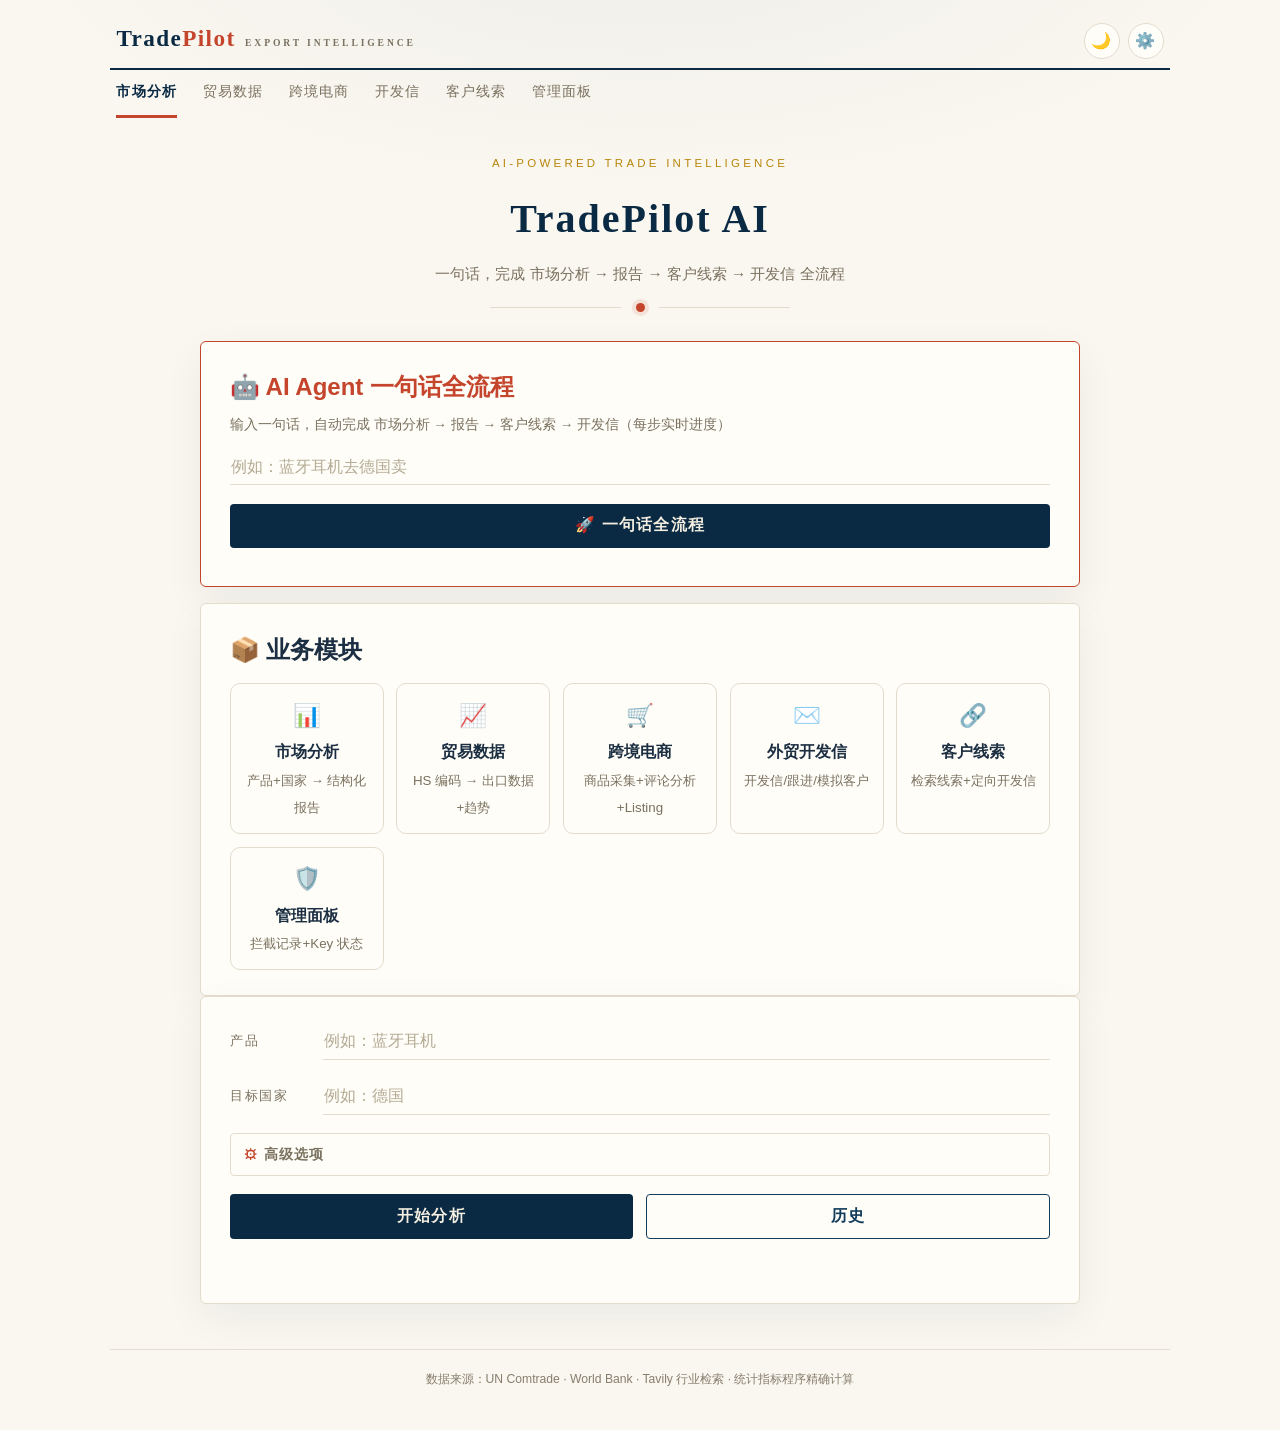
==== static/index.html @ b552e44a "feat: v1.0.0 — 权限层+安全加固+Agent+线索+性能+测试/CI+部署 - 阶段1: 管理员账户(session)+匿名演示(服务器Key+IP限流)+access_log 可展示拒" ====
<!DOCTYPE html>
<html lang="zh-CN">
<head>
  <meta charset="UTF-8">
  <meta http-equiv="Cache-Control" content="no-cache">
<meta http-equiv="Pragma" content="no-cache">
<meta name="viewport" content="width=device-width, initial-scale=1.0">
  <title>TradePilot AI — 跨境市场分析</title>
  <link rel="stylesheet" href="style.css?v=15">
  <style>
    .btn-row { display: flex; gap: 0.8rem; }
    .btn-row .btn-primary { flex: 1; }
    .btn-row .btn-secondary {
      flex: 1;
      padding: 0.7rem;
      border: 1px solid var(--navy);
      border-radius: var(--radius-sm);
      background: transparent;
      color: var(--navy);
      font-size: 1rem;
      cursor: pointer;
    }
    .btn-row .btn-secondary:hover { background: rgba(18, 60, 92, 0.08); }
    /* 高级选项（多市场对比） */
    .adv-options {
      margin: 0.6rem 0 1.15rem;
      padding: 0.55rem 0.8rem;
      border: 1px solid var(--border);
      border-radius: var(--radius-sm);
      background: var(--card);
    }
    .adv-options > summary {
      cursor: pointer;
      font-size: 0.85rem;
      font-weight: 600;
      letter-spacing: 0.08em;
      color: var(--muted);
      list-style: none;
      user-select: none;
    }
    .adv-options > summary::-webkit-details-marker { display: none; }
    .adv-options > summary::before { content: '⚙ '; color: var(--accent); }
    .adv-options[open] .adv-body { margin-top: 0.9rem; }
    .adv-toggle-row {
      display: flex;
      align-items: center;
      justify-content: space-between;
      margin-bottom: 0.9rem;
    }
    .adv-label { color: var(--text); font-size: 0.9rem; font-weight: 600; }
    /* 精致 toggle 开关 */
    .switch {
      position: relative;
      width: 2.6rem;
      height: 1.5rem;
      flex: none;
      border: none;
      border-radius: 1rem;
      background: var(--border);
      cursor: pointer;
      transition: background 0.2s ease;
      padding: 0;
    }
    .switch .knob {
      position: absolute;
      top: 0.18rem;
      left: 0.2rem;
      width: 1.14rem;
      height: 1.14rem;
      border-radius: 50%;
      background: #fff;
      box-shadow: 0 1px 3px rgba(0, 0, 0, 0.25);
      transition: left 0.2s ease;
    }
    .switch[aria-checked="true"] { background: var(--accent); }
    .switch[aria-checked="true"] .knob { left: 1.28rem; }
    /* 国家输入横排 + 添加按钮 */
    #compare-countries { flex: 1; display: flex; flex-wrap: wrap; gap: 0.55rem; }
    #compare-countries .compare-country {
      flex: 1 1 6.5rem;
      min-width: 6rem;
      padding: 0.45rem 0.6rem;
      border: 1px solid var(--border);
      border-radius: var(--radius-sm);
      background: transparent;
      color: var(--text);
      font-size: 0.9rem;
      font-family: inherit;
      text-align: center;
    }
    #compare-countries .compare-country:focus { outline: none; border-color: var(--accent); }
    #compare-countries .compare-country::placeholder { color: var(--muted); }
    #add-country {
      flex: 0 0 auto;
      width: auto;
      padding: 0.45rem 0.9rem;
      border: 1px dashed var(--border);
      border-radius: var(--radius-sm);
      background: transparent;
      color: var(--muted);
      font-size: 0.85rem;
      font-weight: 600;
      cursor: pointer;
      transition: all 0.15s ease;
    }
    #add-country:hover { border-color: var(--accent); color: var(--accent); background: transparent; }
    /* 历史记录面板 */
    #history-panel {
      margin-top: 1rem;
      padding: 0.8rem 1rem;
      border: 1px solid var(--border);
      border-radius: var(--radius-sm);
      background: var(--card);
    }
    #history-panel[hidden] { display: none; }  /* 防 display 覆盖 hidden */
    .history-head {
      display: flex;
      justify-content: space-between;
      align-items: center;
      margin-bottom: 0.6rem;
      font-weight: 700;
      color: var(--navy-deep);
    }
    #history-close {
      width: auto;
      padding: 0.3rem 0.9rem;
      font-size: 0.85rem;
      border: 1px solid var(--border);
      border-radius: var(--radius-sm);
      background: transparent;
      color: var(--muted);
      cursor: pointer;
    }
    #history-list { list-style: none; padding: 0; margin: 0; }
    #history-list li {
      padding: 0.5rem 0.6rem;
      border-bottom: 1px dashed var(--border);
      cursor: pointer;
      font-size: 0.92rem;
      display: flex;
      justify-content: space-between;
      gap: 0.8rem;
    }
    #history-list li:hover { background: rgba(18, 60, 92, 0.05); }
    #history-list .h-type {
      font-size: 0.72rem;
      color: var(--accent);
      border: 1px solid var(--accent);
      border-radius: 8px;
      padding: 0 0.4rem;
      white-space: nowrap;
      align-self: center;
    }
    #history-list .h-time { color: var(--muted); font-size: 0.78rem; white-space: nowrap; }
    #compare-result .data-table {
      width: 100%;
      border-collapse: collapse;
      margin: 0.8rem 0 1.2rem;
      font-size: 0.9rem;
    }
    #compare-result .data-table th,
    #compare-result .data-table td {
      border: 1px solid var(--border);
      padding: 0.55rem 0.7rem;
      text-align: left;
      vertical-align: top;
    }
    #compare-result .data-table th {
      background: var(--navy-deep);
      color: #f5efe2;
      font-weight: 600;
      white-space: nowrap;
    }
    #compare-result .data-table td:first-child { font-weight: 700; white-space: nowrap; }
    #compare-result .prio-hi { color: var(--accent); font-weight: 700; }
    #compare-result .prio-mid { color: #c78f3d; font-weight: 700; }
    #compare-result .prio-low { color: var(--muted); font-weight: 700; }
  </style>
</head>
<body>
  <header class="brandbar">
    <a class="brand" href="/">Trade<em>Pilot</em><span class="brand-tag">Export Intelligence</span></a>
    <div class="brand-right">
      <button class="theme-toggle" id="theme-toggle" title="切换主题" aria-label="切换主题">🌙</button>
    </div>
  </header>
  <nav class="nav-line">
    <a href="/" class="active">市场分析</a>
    <a href="/trade.html">贸易数据</a>
    <a href="/ecommerce.html">跨境电商</a>
    <a href="/business.html">开发信</a>
    <a href="/leads.html">客户线索</a>
    <a href="/admin.html">管理面板</a>
  </nav>
  <header class="hero">
    <span class="eyebrow">AI-Powered Trade Intelligence</span>
    <h1>TradePilot AI</h1>
    <p class="subtitle">一句话，完成 市场分析 → 报告 → 客户线索 → 开发信 全流程</p>
    <div class="route-line"><span></span></div>
  </header>

  <main>
    <section class="card" style="border-color:var(--accent);">
      <h2 style="margin:0 0 0.3rem;color:var(--accent);">🤖 AI Agent 一句话全流程</h2>
      <p style="font-size:.85rem;color:var(--muted);margin:0 0 0.8rem;">输入一句话，自动完成 市场分析 → 报告 → 客户线索 → 开发信（每步实时进度）</p>
      <div class="form-row">
        <input type="text" id="agent-input" placeholder="例如：蓝牙耳机去德国卖" autocomplete="off">
      </div>
      <div class="btn-row" style="margin-bottom:.8rem;">
        <button type="button" id="agent-run" class="btn-primary">🚀 一句话全流程</button>
      </div>
      <div id="agent-progress" style="font-size:.85rem;margin-bottom:.6rem;"></div>
      <div id="agent-result" hidden>
        <h3 style="margin:.4rem 0 .3rem;color:var(--accent);">📊 市场报告</h3>
        <div id="agent-report" class="markdown-body"></div>
        <h3 style="margin:.6rem 0 .3rem;color:var(--accent);">🔗 客户线索</h3>
        <div id="agent-leads" style="font-size:.85rem;"></div>
        <h3 style="margin:.6rem 0 .3rem;color:var(--accent);">✉️ 开发信</h3>
        <pre id="agent-outreach" style="white-space:pre-wrap;background:var(--card-2);border:1px solid var(--border);border-radius:8px;padding:.8rem;font-size:.85rem;font-family:inherit;color:var(--text);"></pre>
      </div>
    </section>

    <section class="card" style="margin-top:1rem;">
      <h2 style="margin:0 0 0.8rem;color:var(--text);">📦 业务模块</h2>
      <div style="display:grid;grid-template-columns:repeat(auto-fill,minmax(150px,1fr));gap:.8rem;">
        <a href="#analyze-form" style="text-decoration:none;border:1px solid var(--border);border-radius:10px;padding:.8rem;background:var(--card);color:var(--text);text-align:center;">
          <div style="font-size:1.4rem;">📊</div><div style="font-weight:600;margin-top:.2rem;">市场分析</div>
          <small style="color:var(--muted);">产品+国家 → 结构化报告</small>
        </a>
        <a href="/trade.html" style="text-decoration:none;border:1px solid var(--border);border-radius:10px;padding:.8rem;background:var(--card);color:var(--text);text-align:center;">
          <div style="font-size:1.4rem;">📈</div><div style="font-weight:600;margin-top:.2rem;">贸易数据</div>
          <small style="color:var(--muted);">HS 编码 → 出口数据+趋势</small>
        </a>
        <a href="/ecommerce.html" style="text-decoration:none;border:1px solid var(--border);border-radius:10px;padding:.8rem;background:var(--card);color:var(--text);text-align:center;">
          <div style="font-size:1.4rem;">🛒</div><div style="font-weight:600;margin-top:.2rem;">跨境电商</div>
          <small style="color:var(--muted);">商品采集+评论分析+Listing</small>
        </a>
        <a href="/business.html" style="text-decoration:none;border:1px solid var(--border);border-radius:10px;padding:.8rem;background:var(--card);color:var(--text);text-align:center;">
          <div style="font-size:1.4rem;">✉️</div><div style="font-weight:600;margin-top:.2rem;">外贸开发信</div>
          <small style="color:var(--muted);">开发信/跟进/模拟客户</small>
        </a>
        <a href="/leads.html" style="text-decoration:none;border:1px solid var(--border);border-radius:10px;padding:.8rem;background:var(--card);color:var(--text);text-align:center;">
          <div style="font-size:1.4rem;">🔗</div><div style="font-weight:600;margin-top:.2rem;">客户线索</div>
          <small style="color:var(--muted);">检索线索+定向开发信</small>
        </a>
        <a href="/admin.html" style="text-decoration:none;border:1px solid var(--border);border-radius:10px;padding:.8rem;background:var(--card);color:var(--text);text-align:center;">
          <div style="font-size:1.4rem;">🛡️</div><div style="font-weight:600;margin-top:.2rem;">管理面板</div>
          <small style="color:var(--muted);">拦截记录+Key 状态</small>
        </a>
      </div>
    </section>

    <section class="card">
      <form id="analyze-form" autocomplete="off">
        <div class="form-row">
          <label for="product">产品</label>
          <input type="text" id="product" placeholder="例如：蓝牙耳机" required autocomplete="off">
        </div>
        <div class="form-row">
          <label for="country">目标国家</label>
          <input type="text" id="country" placeholder="例如：德国" required autocomplete="off">
        </div>
        <details class="adv-options" id="adv-options">
          <summary>高级选项</summary>
          <div class="adv-body">
            <div class="adv-toggle-row">
              <span class="adv-label">多市场对比</span>
              <button type="button" class="switch" id="multi-market" role="switch" aria-checked="false" aria-label="多市场对比">
                <span class="knob"></span>
              </button>
            </div>
            <div id="multi-countries" hidden>
              <div class="form-row">
                <label>对比国家</label>
                <div id="compare-countries">
                  <input type="text" class="compare-country" placeholder="国家2" list="country-list" autocomplete="off">
                  <input type="text" class="compare-country" placeholder="国家3" list="country-list" autocomplete="off">
                  <button type="button" id="add-country" title="添加对比国家">+ 添加</button>
                </div>
                <datalist id="country-list">
                  <option value="德国"></option><option value="美国"></option><option value="日本"></option>
                  <option value="英国"></option><option value="法国"></option><option value="荷兰"></option>
                  <option value="韩国"></option><option value="印度"></option><option value="巴西"></option>
                  <option value="澳大利亚"></option><option value="加拿大"></option><option value="西班牙"></option>
                  <option value="墨西哥"></option><option value="越南"></option><option value="泰国"></option>
                  <option value="马来西亚"></option><option value="新加坡"></option><option value="印度尼西亚"></option>
                </datalist>
              </div>
            </div>
          </div>
        </details>
        <div class="btn-row">
          <button type="submit" id="submit-btn" class="btn-primary">开始分析</button>
          <button type="button" id="dl-report" class="btn-secondary" hidden>下载 Word 报告</button>
          <button type="button" id="dl-report-pdf" class="btn-secondary" hidden>下载 PDF</button>
          <button type="button" id="history-btn" class="btn-secondary">历史</button>
        </div>
      </form>
      <!-- 历史记录弹层（最近 10 条） -->
      <div id="history-panel" hidden>
        <div class="history-head">
          <span>最近查询</span>
          <button type="button" id="history-close" class="btn-secondary">关闭</button>
        </div>
        <ul id="history-list"></ul>
      </div>
      <p id="status" class="status" aria-live="polite"></p>
    </section>

    <!-- 双栏仪表盘：左 KPI + 趋势图，右证据链 -->
    <section id="dash" class="dash" hidden>
      <div class="dash-left">
        <div class="kpis">
          <div class="kpi">
            <div class="kpi-v" id="kpi-trade">—</div>
            <div class="kpi-l" id="kpi-trade-lbl">对德出口额</div>
            <div class="kpi-tag">UN COMTRADE 联合国商品贸易数据库</div>
          </div>
          <div class="kpi">
            <div class="kpi-v" id="kpi-cagr">—</div>
            <div class="kpi-l">5 年复合增速 CAGR</div>
            <div class="kpi-tag">程序精确计算</div>
          </div>
          <div class="kpi">
            <div class="kpi-v" id="kpi-tc">—</div>
            <div class="kpi-l">TC 贸易竞争力指数</div>
            <div class="kpi-tag" id="kpi-tc-src">WORLD BANK 世界银行</div>
          </div>
        </div>
        <div class="chart-ph-wrap">
          <div class="chart-ph-title" id="trend-title">中国 → 德国 出口趋势图</div>
          <div id="trend-chart"></div>
        </div>
      </div>
      <div class="dash-right">
        <h4>证据链 · 数据来源</h4>
        <ul class="evid" id="evid-list"></ul>
        <p class="evid-seal">数据皆可溯源 —— 统计指标程序精确计算 · AI 估算处明确标注</p>
      </div>
    </section>

    <section id="report" class="report" hidden></section>
    <section id="evidence-box" class="report" hidden>
      <h2>数据依据</h2>
      <p class="meta" id="evidence-trade" style="font-size:0.85rem;color:var(--muted);"></p>
      <p class="meta" id="evidence-comp" style="font-size:0.85rem;color:var(--muted);"></p>
    </section>
    <section id="news-box" class="report" hidden>
      <h2>行业动态</h2>
      <ul id="news-list"></ul>
      <p class="meta" style="font-size:0.8rem;color:var(--muted);margin-top:0.4rem;">来源：Tavily 搜索 · 实时行业信息</p>
    </section>

    <!-- 多国对比结果 -->
    <section id="compare-result" class="report" hidden>
      <h2>多国市场对比：<span id="compare-product-name"></span></h2>
      <p id="compare-overview" class="meta" style="font-size:0.9rem;color:var(--muted);margin-top:0.4rem;"></p>
      <div id="compare-table-wrap" hidden>
        <table class="data-table" id="compare-table">
          <thead>
            <tr>
              <th>国家</th><th>出口额规模</th><th>增速 CAGR</th><th>竞争力 TC</th><th>机会点</th><th>主要风险</th>
            </tr>
          </thead>
          <tbody></tbody>
        </table>
      </div>
      <h3>入选建议</h3>
      <div id="compare-recommend"></div>
      <h3>关键洞察</h3>
      <ul id="compare-insights"></ul>
      <h3>跨市场风险</h3>
      <ul id="compare-risks"></ul>
      <p class="meta" style="font-size:0.8rem;color:var(--muted);margin-top:0.4rem;">数据来源：UN Comtrade · World Bank · 程序精确计算</p>
    </section>
  </main>

  <footer>数据来源：UN Comtrade · World Bank · Tavily 行业检索 · 统计指标程序精确计算</footer>

  <!-- marked + DOMPurify：本地文件（CDN 会被浏览器追踪防护拦截） -->
  <script src="echarts.min.js?v=15"></script>
  <script src="marked.min.js?v=12"></script>
  <script src="dompurify.min.js?v=12"></script>
  <script>
    // marked 挂了：降级为纯文本渲染（转义 HTML，不破坏 DOMPurify）
    if (typeof marked === 'undefined') {
      window.marked = { parse: function (text) { return '<pre>' + text.replace(/</g, '&lt;') + '</pre>'; } };
    }
    // DOMPurify 挂了：降级为纯文本（转义所有 <，HTML 全部惰性化，绝不透传原始 HTML）
    if (typeof DOMPurify === 'undefined') {
      window.DOMPurify = { sanitize: function (html) { return String(html).replace(/</g, '&lt;'); } };
    }
  </script>
  <script src="app.js?v=22"></script>
  <script src="theme.js?v=15"></script>
  <script src="settings.js?v=19"></script>
  <script>
    // AI Agent 一句话全流程（SSE 流式进度）
    (function () {
      const runBtn = document.getElementById('agent-run');
      const inputEl = document.getElementById('agent-input');
      const prog = document.getElementById('agent-progress');
      const resultBox = document.getElementById('agent-result');

      function esc(s) { return String(s == null ? '' : s); }

      runBtn.addEventListener('click', async () => {
        const input = inputEl.value.trim();
        if (!input) { prog.textContent = '请输入任务，如「蓝牙耳机去德国卖」'; return; }
        prog.innerHTML = '';
        resultBox.hidden = true;
        runBtn.disabled = true;
        // 5 分钟超时（Agent 全流程含证据链+LLM+搜索，正常 2-4 分钟）
        const ctrl = new AbortController();
        const timer = setTimeout(function () { ctrl.abort(); }, 300000);
        try {
          const resp = await fetch('/api/agent/run', {
            method: 'POST',
            headers: { 'Content-Type': 'application/json' },
            body: JSON.stringify({ input: input }),
            signal: ctrl.signal,
          });
          if (!resp.ok || !resp.body) { prog.textContent = '启动失败（HTTP ' + resp.status + '）'; return; }
          const reader = resp.body.getReader();
          const decoder = new TextDecoder();
          let buf = '';
          while (true) {
            const { done, value } = await reader.read();
            if (done) break;
            buf += decoder.decode(value, { stream: true });
            const parts = buf.split('\n\n');
            buf = parts.pop();
            for (const part of parts) {
              const line = part.split('\n').find(l => l.indexOf('data: ') === 0);
              if (!line) continue;
              let ev;
              try { ev = JSON.parse(line.slice(6)); } catch (_) { continue; }
              if (ev.type === 'progress') {
                const key = 'agent-step-' + ev.step;
                let el = document.getElementById(key);
                if (!el) { el = document.createElement('div'); el.id = key; prog.appendChild(el); }
                const icon = ev.status === 'done' ? '✅' : (ev.status === 'skipped' ? '⚠️' : '⏳');
                el.textContent = icon + ' 步骤 ' + (ev.step + 1) + '/' + ev.total + '：' + ev.title +
                  (ev.detail ? ' — ' + ev.detail : '');
              } else if (ev.type === 'result') {
                const sum = document.createElement('div');
                sum.style.cssText = 'margin-top:.4rem;color:var(--teal);font-weight:600;';
                sum.textContent = ev.summary || '';
                prog.appendChild(sum);
                if (ev.report) {
                  document.getElementById('agent-report').innerHTML =
                    DOMPurify.sanitize(marked.parse(ev.report));
                }
                const leadsEl = document.getElementById('agent-leads');
                leadsEl.innerHTML = '';
                (ev.leads || []).forEach(function (ld) {
                  const d = document.createElement('div');
                  const strong = document.createElement('strong');
                  strong.textContent = esc(ld.company);
                  const span = document.createElement('span');
                  span.textContent = '（' + esc(ld.business_scope) + '）';
                  const a = document.createElement('a');
                  a.href = ld.source_url;
                  a.target = '_blank';
                  a.rel = 'noopener';
                  a.textContent = '来源';
                  d.appendChild(document.createTextNode('· '));
                  d.appendChild(strong);
                  d.appendChild(span);
                  d.appendChild(a);
                  leadsEl.appendChild(d);
                });
                const o = ev.outreach;
                document.getElementById('agent-outreach').textContent = o ?
                  (esc(o.subject) + '\n\n' + esc(o.greeting) + '\n' + esc(o.body) + '\n' + esc(o.closing) + '\n' + esc(o.signature)) : '（无线索或未生成）';
                resultBox.hidden = false;
              } else if (ev.type === 'error') {
                const err = document.createElement('div');
                err.style.color = 'var(--error)';
                err.textContent = '出错：' + esc(ev.detail);
                prog.appendChild(err);
              }
            }
          }
        } catch (e) {
          clearTimeout(timer);
          prog.textContent = e.name === 'AbortError' ? '任务超时（5 分钟），请重试' : ('网络错误：' + e.message);
        } finally {
          clearTimeout(timer);
          runBtn.disabled = false;
        }
      });
      // 回车触发
      inputEl.addEventListener('keydown', function (e) { if (e.key === 'Enter') runBtn.click(); });
    })();
  </script>
</body>
</html>
---- static/style.css ----
/* ============================================================
   TradePilot AI — 设计系统 v4「远洋港」
   主题：暖色纸感底 + 深海蓝 + 朱红 · 衬线标题 · 双线导航
   灵感：国际航运集团官网（提单/港务的稳重商务感）
   ============================================================ */

:root {
  /* 调色板（浅色） */
  --bg: #faf7f0;
  --bg-glow: rgba(18, 60, 92, 0.05);
  --card: #fffdf8;
  --card-2: #f5f0e3;
  --border: #e3dccd;
  --accent: #c4452c;        /* 朱红 */
  --accent-soft: rgba(196, 69, 44, 0.08);
  --navy: #123c5c;          /* 深海蓝 */
  --navy-deep: #0a2a44;     /* 深海军蓝 */
  --gold: #b8860b;
  --teal: #0d9488;
  --text: #1c2f42;
  --muted: #7a715f;
  --error: #b3361f;

  /* 字体 */
  --serif: "Noto Serif SC", "Songti SC", "SimSun", serif;
  --sans: "Noto Sans SC", "Microsoft YaHei", "PingFang SC", sans-serif;

  /* 布局 */
  --radius: 6px;            /* 方角：单据/航海的硬朗感 */
  --radius-sm: 4px;
  --max-w: 880px;
  --line-w: 1.5px;
}

/* ============ 夜间模式（跟随系统） ============ */
@media (prefers-color-scheme: dark) {
  :root {
    --bg: #0f1c28;
    --bg-glow: rgba(66, 135, 245, 0.07);
    --card: #15263a;
    --card-2: #101e2f;
    --border: #2a3d55;
    --accent: #e06a4c;
    --accent-soft: rgba(224, 106, 76, 0.13);
    --navy: #7fb3d9;
    --navy-deep: #c9dcee;
    --gold: #d9a94a;
    --teal: #3db9ac;
    --text: #e7edf4;
    --muted: #9aa8ba;
    --error: #ff8060;
  }
}

/* 手动主题覆盖（点按钮切换后生效，优先级最高） */
:root[data-theme="dark"] {
  --bg: #0f1c28;
  --bg-glow: rgba(66, 135, 245, 0.07);
  --card: #15263a;
  --card-2: #101e2f;
  --border: #2a3d55;
  --accent: #e06a4c;
  --accent-soft: rgba(224, 106, 76, 0.13);
  --navy: #7fb3d9;
  --navy-deep: #c9dcee;
  --gold: #d9a94a;
  --teal: #3db9ac;
  --text: #e7edf4;
  --muted: #9aa8ba;
  --error: #ff8060;
}

* { margin: 0; padding: 0; box-sizing: border-box; }

body {
  background:
    radial-gradient(900px 380px at 50% -80px, var(--bg-glow), transparent 70%),
    var(--bg);
  color: var(--text);
  font-family: var(--sans);
  line-height: 1.7;
  padding: 0 1rem 2.5rem;
  min-height: 100vh;
  animation: page-in 0.4s ease;
}

@keyframes page-in {
  from { opacity: 0; transform: translateY(6px); }
  to { opacity: 1; transform: none; }
}

/* ============ 顶部品牌栏 ============ */

.brandbar {
  max-width: 1060px;
  margin: 0 auto;
  padding: 1.2rem 0.4rem 0.6rem;
  display: flex;
  align-items: baseline;
  justify-content: space-between;
  flex-wrap: wrap;
  gap: 0.4rem;
}
.brandbar .brand {
  font-family: var(--serif);
  font-size: 1.45rem;
  font-weight: 700;
  letter-spacing: 0.06em;
  color: var(--navy-deep);
  text-decoration: none;
}
.brandbar .brand em { font-style: normal; color: var(--accent); }
.brandbar .brand-tag {
  font-size: 0.6rem;
  letter-spacing: 0.3em;
  text-transform: uppercase;
  color: var(--muted);
  margin-left: 0.6rem;
}
.brandbar .brand-right { display: flex; align-items: center; gap: 0.5rem; }

/* ============ 主题切换按钮 ============ */

.theme-toggle {
  width: 36px;
  height: 36px;
  border-radius: 50%;
  border: 1px solid var(--border);
  background: var(--card);
  color: var(--text);
  font-size: 1rem;
  cursor: pointer;
  display: flex;
  align-items: center;
  justify-content: center;
  transition: all 0.2s ease;
  z-index: 50;
  padding: 0;
}
.theme-toggle:hover { border-color: var(--accent); transform: scale(1.06); }

/* ============ 导航（双线 + 下划线态） ============ */

.nav-line {
  max-width: 1060px;
  margin: 0 auto;
  border-top: 2px solid var(--navy-deep);
  padding: 0 0.4rem;
  display: flex;
  gap: 1.6rem;
  flex-wrap: wrap;
}
.nav-line a {
  padding: 0.62rem 0 0.7rem;
  text-decoration: none;
  color: var(--muted);
  font-size: 0.88rem;
  letter-spacing: 0.08em;
  border-bottom: 3px solid transparent;
  margin-bottom: -2px;
  transition: all 0.15s ease;
}
.nav-line a:hover { color: var(--navy-deep); }
.nav-line a.active {
  color: var(--navy-deep);
  font-weight: 700;
  border-bottom-color: var(--accent);
}

/* ============ Hero ============ */

.hero { text-align: center; margin: 2rem auto 1.8rem; max-width: 1060px; padding: 0 0.4rem; }

.eyebrow {
  display: inline-block;
  color: var(--gold);
  font-size: 0.72rem;
  letter-spacing: 0.28em;
  text-transform: uppercase;
  margin-bottom: 0.7rem;
}

.hero h1 {
  font-family: var(--serif);
  font-size: 2.5rem;
  font-weight: 700;
  letter-spacing: 0.05em;
  color: var(--navy-deep);
}

.hero .subtitle { color: var(--muted); margin-top: 0.5rem; font-size: 0.95rem; }

/* 航线刻度：签名装饰线（hero 底部） */
.route-line {
  display: flex;
  align-items: center;
  gap: 0.9rem;
  max-width: 300px;
  margin: 1rem auto 0;
}
.route-line::before,
.route-line::after {
  content: "";
  flex: 1;
  height: 1px;
  background: var(--border);
}
.route-line span {
  width: 9px;
  height: 9px;
  border-radius: 50%;
  background: var(--accent);
  box-shadow: 0 0 0 4px rgba(196, 69, 44, 0.12);
}

/* ============ 布局 ============ */

main { max-width: var(--max-w); margin: 0 auto; }

.card {
  background: var(--card);
  border: var(--line-w) solid var(--border);
  border-radius: var(--radius);
  padding: 1.6rem 1.8rem;
  box-shadow: 0 14px 40px rgba(10, 42, 68, 0.06);
}

/* ============ 表单（下划线式） ============ */

.form-row { display: flex; align-items: center; gap: 1rem; margin-bottom: 1.15rem; }
.form-row label {
  flex: 0 0 4.8rem;
  color: var(--muted);
  font-size: 0.82rem;
  letter-spacing: 0.14em;
}
.form-row input,
.form-row textarea,
.form-row select {
  flex: 1;
  padding: 0.55rem 0.1rem;
  border: none;
  border-bottom: 1.5px solid var(--border);
  border-radius: 0;
  background: transparent;
  color: var(--text);
  font-size: 0.98rem;
  font-family: inherit;
  transition: border-color 0.15s ease;
}
.form-row textarea { min-height: 4.2em; resize: vertical; }
.form-row input::placeholder { color: #b3aa93; }
.form-row input:focus,
.form-row textarea:focus,
.form-row select:focus {
  outline: none;
  border-bottom-color: var(--accent);
}
.form-row select { cursor: pointer; }

.year-pair { flex: 1; display: flex; align-items: center; gap: 0.6rem; }
.year-pair input { flex: 1; }
.year-sep { color: var(--muted); font-size: 0.85rem; white-space: nowrap; }

/* ============ 按钮 ============ */

button {
  width: 100%;
  padding: 0.72rem;
  border: none;
  border-radius: var(--radius-sm);
  background: var(--navy-deep);
  color: #f5efe2;
  font-size: 0.98rem;
  font-weight: 700;
  font-family: inherit;
  letter-spacing: 0.08em;
  cursor: pointer;
  transition: background 0.15s ease, transform 0.05s ease;
}
button:hover:not(:disabled) { background: var(--accent); }
button:active:not(:disabled) { transform: translateY(1px); }
button:disabled { opacity: 0.55; cursor: not-allowed; }
button.loading { animation: pulse 1.2s infinite; }
@keyframes pulse { 50% { opacity: 0.5; } }

.btn-row { display: flex; gap: 0.8rem; }
.btn-row .btn-primary { flex: 1; }
.btn-row .btn-secondary {
  flex: 1;
  padding: 0.72rem;
  border: 1px solid var(--navy);
  border-radius: var(--radius-sm);
  background: transparent;
  color: var(--navy);
  font-size: 0.95rem;
  font-weight: 600;
  cursor: pointer;
  transition: background 0.15s ease;
}
.btn-row .btn-secondary:hover { background: var(--accent-soft); }

.btn-inline {
  width: auto;
  padding: 0.5rem 1rem;
  border: 1px solid var(--navy);
  border-radius: var(--radius-sm);
  background: transparent;
  color: var(--navy);
  font-size: 0.85rem;
  cursor: pointer;
}
.btn-inline:hover { background: var(--accent-soft); }

/* ============ 状态提示 ============ */

.status { margin-top: 0.9rem; min-height: 1.5rem; font-size: 0.88rem; }
.status.info { color: var(--muted); }
.status.error { color: var(--error); }

/* ============ 统计卡片 ============ */

.stats { display: flex; gap: 1rem; margin-top: 1.4rem; }
.stat {
  flex: 1;
  background: var(--card);
  border: var(--line-w) solid var(--border);
  border-left: 3px solid var(--accent);
  border-radius: var(--radius-sm);
  padding: 0.9rem 1rem;
  text-align: center;
}
.stat .num {
  font-size: 1.45rem;
  font-weight: 700;
  color: var(--navy-deep);
  font-variant-numeric: tabular-nums;
}
.stat .lbl { color: var(--muted); font-size: 0.78rem; margin-top: 0.15rem; }

/* ============ 双栏仪表盘（市场分析页） ============ */

.dash {
  margin-top: 1.4rem;
  display: grid;
  grid-template-columns: 2fr 1fr;
  gap: 1rem;
  align-items: start;
}
.dash[hidden] { display: none; }  /* hidden 优先：无数据时不显示空架子 */
.dash-left { display: flex; flex-direction: column; gap: 1rem; }
.dash-right {
  background: var(--card);
  border: var(--line-w) solid var(--border);
  border-radius: var(--radius);
  padding: 1.3rem 1.4rem;
}
.dash-right h4 {
  font-family: var(--serif);
  font-size: 1rem;
  font-weight: 700;
  color: var(--navy-deep);
  padding-bottom: 0.5rem;
  border-bottom: 2px solid var(--navy-deep);
  margin-bottom: 0.6rem;
  letter-spacing: 0.04em;
}
.evid { list-style: none; }
.evid li {
  display: flex;
  align-items: flex-start;
  gap: 0.6rem;
  padding: 0.55rem 0;
  border-bottom: 1px dashed var(--border);
  font-size: 0.84rem;
  line-height: 1.5;
}
.evid li > span:nth-child(2) { flex: 1; word-break: break-word; }
.evid li:last-child { border-bottom: none; }
.evid .src {
  flex: 0 0 auto;
  font-size: 0.62rem;
  letter-spacing: 0.08em;
  background: var(--card-2);
  padding: 0.14rem 0.5rem;
  border-radius: 2px;
  color: var(--navy);
  white-space: nowrap;
}
.evid .ok { margin-left: auto; color: #2e7d32; font-size: 0.85rem; font-weight: 700; }
.evid-seal {
  margin-top: 1rem;
  text-align: center;
  font-family: var(--serif);
  font-size: 0.85rem;
  color: var(--muted);
}
.evid-seal b { color: var(--accent); }

.kpis { display: grid; grid-template-columns: repeat(3, 1fr); gap: 0.8rem; }
.kpi {
  background: var(--card);
  border: var(--line-w) solid var(--border);
  border-left: 3px solid var(--accent);
  border-radius: var(--radius-sm);
  padding: 0.9rem 1rem;
}
.kpi:nth-child(2) { border-left-color: var(--gold); }
.kpi:nth-child(3) { border-left-color: var(--navy); }
.kpi-v {
  font-family: var(--serif);
  font-size: 1.5rem;
  font-weight: 700;
  color: var(--navy-deep);
  font-variant-numeric: tabular-nums;
  line-height: 1.3;
}
.kpi-l { font-size: 0.72rem; color: var(--muted); margin-top: 0.15rem; }
.kpi-tag { font-size: 0.58rem; color: var(--muted); letter-spacing: 0.05em; margin-top: 0.2rem; }

.chart-ph-wrap {
  background: var(--card);
  border: var(--line-w) solid var(--border);
  border-radius: var(--radius);
  padding: 1rem 1.1rem;
}
.chart-ph-title {
  font-family: var(--serif);
  font-size: 0.9rem;
  font-weight: 700;
  color: var(--navy-deep);
  margin-bottom: 0.4rem;
}
#trend-chart { width: 100%; height: 220px; }

@media (max-width: 860px) {
  .dash { grid-template-columns: 1fr; }
  .kpis { grid-template-columns: 1fr; }
}

/* ============ 图表 ============ */

.chart-box {
  margin-top: 1.2rem;
  background: var(--card);
  border: var(--line-w) solid var(--border);
  border-radius: var(--radius);
  padding: 1.2rem 1.1rem;
}
#trend-chart { width: 100%; height: 340px; }
.meta { color: var(--muted); font-size: 0.8rem; margin-top: 0.5rem; }

/* ============ 报告渲染（市场分析页） ============ */

.report {
  margin-top: 1.4rem;
  background: var(--card);
  border: var(--line-w) solid var(--border);
  border-radius: var(--radius);
  padding: 1.6rem 2rem;
}
.report h1 { font-family: var(--serif); font-size: 1.5rem; margin-bottom: 1rem; color: var(--navy-deep); }
.report h2 {
  font-family: var(--serif);
  font-size: 1.1rem;
  margin: 1.4rem 0 0.6rem;
  padding-bottom: 0.4rem;
  border-bottom: 2px solid var(--navy-deep);
  color: var(--text);
}
.report ul, .report ol { padding-left: 1.4rem; }
.report li { margin: 0.2rem 0; }
.report table {
  width: 100%;
  border-collapse: collapse;
  margin: 0.5rem 0;
  font-size: 0.92rem;
}
.report th, .report td {
  border: 1px solid var(--border);
  padding: 0.45rem 0.7rem;
  text-align: left;
}
.report th { background: var(--card-2); color: var(--muted); font-weight: 600; }

/* ============ 页脚 ============ */

footer {
  text-align: center;
  color: var(--muted);
  font-size: 0.76rem;
  margin-top: 2.8rem;
  opacity: 0.9;
  border-top: 1px solid var(--border);
  padding-top: 1.2rem;
  max-width: 1060px;
  margin-left: auto;
  margin-right: auto;
}

/* ============ 响应式 ============ */

@media (max-width: 640px) {
  body { padding: 0 0.8rem 2rem; }
  .hero h1 { font-size: 1.9rem; }
  .form-row { flex-direction: column; align-items: stretch; gap: 0.4rem; }
  .form-row label { flex: none; }
  .stats { flex-direction: column; }
  .btn-row { flex-direction: column; }
  .card { padding: 1.2rem; }
  .report { padding: 1.2rem; }
  .nav-line { gap: 0.9rem; }
}
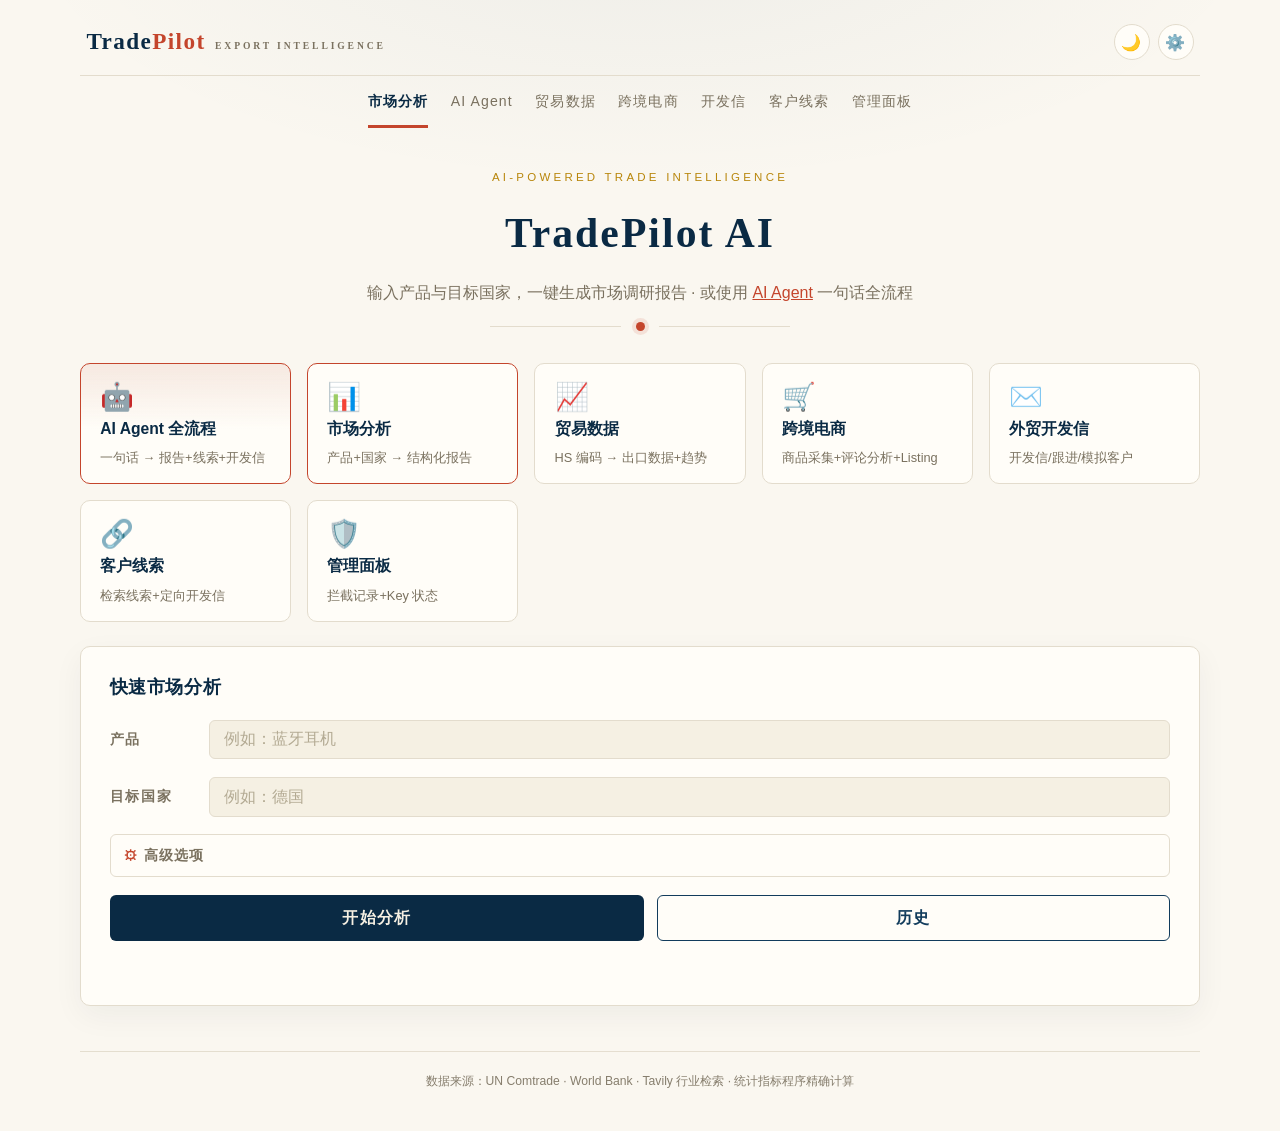
==== commit b75025f0: "style: 首页排版重构 — 模块网格一级入口 + 快速分析卡片 - 布局: max-width 880→1120, 圆角/边框/间距统一(方角→现代产品感) - 表单: 下划线式→独立输入框(浅底" ====
--- a/static/index.html
+++ b/static/index.html
@@ -6,7 +6,7 @@
 <meta http-equiv="Pragma" content="no-cache">
 <meta name="viewport" content="width=device-width, initial-scale=1.0">
   <title>TradePilot AI — 跨境市场分析</title>
-  <link rel="stylesheet" href="style.css?v=15">
+  <link rel="stylesheet" href="style.css?v=16">
   <style>
     .btn-row { display: flex; gap: 0.8rem; }
     .btn-row .btn-primary { flex: 1; }
@@ -186,6 +186,7 @@
   </header>
   <nav class="nav-line">
     <a href="/" class="active">市场分析</a>
+    <a href="/agent.html">AI Agent</a>
     <a href="/trade.html">贸易数据</a>
     <a href="/ecommerce.html">跨境电商</a>
     <a href="/business.html">开发信</a>
@@ -195,62 +196,53 @@
   <header class="hero">
     <span class="eyebrow">AI-Powered Trade Intelligence</span>
     <h1>TradePilot AI</h1>
-    <p class="subtitle">一句话，完成 市场分析 → 报告 → 客户线索 → 开发信 全流程</p>
+    <p class="subtitle">输入产品与目标国家，一键生成市场调研报告 · 或使用 <a href="/agent.html" style="color:var(--accent);">AI Agent</a> 一句话全流程</p>
     <div class="route-line"><span></span></div>
   </header>
 
   <main>
-    <section class="card" style="border-color:var(--accent);">
-      <h2 style="margin:0 0 0.3rem;color:var(--accent);">🤖 AI Agent 一句话全流程</h2>
-      <p style="font-size:.85rem;color:var(--muted);margin:0 0 0.8rem;">输入一句话，自动完成 市场分析 → 报告 → 客户线索 → 开发信（每步实时进度）</p>
-      <div class="form-row">
-        <input type="text" id="agent-input" placeholder="例如：蓝牙耳机去德国卖" autocomplete="off">
-      </div>
-      <div class="btn-row" style="margin-bottom:.8rem;">
-        <button type="button" id="agent-run" class="btn-primary">🚀 一句话全流程</button>
-      </div>
-      <div id="agent-progress" style="font-size:.85rem;margin-bottom:.6rem;"></div>
-      <div id="agent-result" hidden>
-        <h3 style="margin:.4rem 0 .3rem;color:var(--accent);">📊 市场报告</h3>
-        <div id="agent-report" class="markdown-body"></div>
-        <h3 style="margin:.6rem 0 .3rem;color:var(--accent);">🔗 客户线索</h3>
-        <div id="agent-leads" style="font-size:.85rem;"></div>
-        <h3 style="margin:.6rem 0 .3rem;color:var(--accent);">✉️ 开发信</h3>
-        <pre id="agent-outreach" style="white-space:pre-wrap;background:var(--card-2);border:1px solid var(--border);border-radius:8px;padding:.8rem;font-size:.85rem;font-family:inherit;color:var(--text);"></pre>
-      </div>
-    </section>
-
-    <section class="card" style="margin-top:1rem;">
-      <h2 style="margin:0 0 0.8rem;color:var(--text);">📦 业务模块</h2>
-      <div style="display:grid;grid-template-columns:repeat(auto-fill,minmax(150px,1fr));gap:.8rem;">
-        <a href="#analyze-form" style="text-decoration:none;border:1px solid var(--border);border-radius:10px;padding:.8rem;background:var(--card);color:var(--text);text-align:center;">
-          <div style="font-size:1.4rem;">📊</div><div style="font-weight:600;margin-top:.2rem;">市场分析</div>
-          <small style="color:var(--muted);">产品+国家 → 结构化报告</small>
-        </a>
-        <a href="/trade.html" style="text-decoration:none;border:1px solid var(--border);border-radius:10px;padding:.8rem;background:var(--card);color:var(--text);text-align:center;">
-          <div style="font-size:1.4rem;">📈</div><div style="font-weight:600;margin-top:.2rem;">贸易数据</div>
-          <small style="color:var(--muted);">HS 编码 → 出口数据+趋势</small>
-        </a>
-        <a href="/ecommerce.html" style="text-decoration:none;border:1px solid var(--border);border-radius:10px;padding:.8rem;background:var(--card);color:var(--text);text-align:center;">
-          <div style="font-size:1.4rem;">🛒</div><div style="font-weight:600;margin-top:.2rem;">跨境电商</div>
-          <small style="color:var(--muted);">商品采集+评论分析+Listing</small>
-        </a>
-        <a href="/business.html" style="text-decoration:none;border:1px solid var(--border);border-radius:10px;padding:.8rem;background:var(--card);color:var(--text);text-align:center;">
-          <div style="font-size:1.4rem;">✉️</div><div style="font-weight:600;margin-top:.2rem;">外贸开发信</div>
-          <small style="color:var(--muted);">开发信/跟进/模拟客户</small>
-        </a>
-        <a href="/leads.html" style="text-decoration:none;border:1px solid var(--border);border-radius:10px;padding:.8rem;background:var(--card);color:var(--text);text-align:center;">
-          <div style="font-size:1.4rem;">🔗</div><div style="font-weight:600;margin-top:.2rem;">客户线索</div>
-          <small style="color:var(--muted);">检索线索+定向开发信</small>
-        </a>
-        <a href="/admin.html" style="text-decoration:none;border:1px solid var(--border);border-radius:10px;padding:.8rem;background:var(--card);color:var(--text);text-align:center;">
-          <div style="font-size:1.4rem;">🛡️</div><div style="font-weight:600;margin-top:.2rem;">管理面板</div>
-          <small style="color:var(--muted);">拦截记录+Key 状态</small>
-        </a>
-      </div>
-    </section>
-
+    <!-- 业务模块：网格卡片（一级入口） -->
+    <section class="module-grid" style="margin-top:0;">
+      <a class="module-card mod-ai" href="/agent.html">
+        <span class="mod-ico">🤖</span>
+        <span class="mod-name">AI Agent 全流程</span>
+        <span class="mod-desc">一句话 → 报告+线索+开发信</span>
+      </a>
+      <a class="module-card mod-active" href="#analyze-form">
+        <span class="mod-ico">📊</span>
+        <span class="mod-name">市场分析</span>
+        <span class="mod-desc">产品+国家 → 结构化报告</span>
+      </a>
+      <a class="module-card" href="/trade.html">
+        <span class="mod-ico">📈</span>
+        <span class="mod-name">贸易数据</span>
+        <span class="mod-desc">HS 编码 → 出口数据+趋势</span>
+      </a>
+      <a class="module-card" href="/ecommerce.html">
+        <span class="mod-ico">🛒</span>
+        <span class="mod-name">跨境电商</span>
+        <span class="mod-desc">商品采集+评论分析+Listing</span>
+      </a>
+      <a class="module-card" href="/business.html">
+        <span class="mod-ico">✉️</span>
+        <span class="mod-name">外贸开发信</span>
+        <span class="mod-desc">开发信/跟进/模拟客户</span>
+      </a>
+      <a class="module-card" href="/leads.html">
+        <span class="mod-ico">🔗</span>
+        <span class="mod-name">客户线索</span>
+        <span class="mod-desc">检索线索+定向开发信</span>
+      </a>
+      <a class="module-card" href="/admin.html">
+        <span class="mod-ico">🛡️</span>
+        <span class="mod-name">管理面板</span>
+        <span class="mod-desc">拦截记录+Key 状态</span>
+      </a>
+    </section>
+
+    <!-- 快速分析卡片 -->
     <section class="card">
+      <h2 class="sec-title">快速市场分析</h2>
       <form id="analyze-form" autocomplete="off">
         <div class="form-row">
           <label for="product">产品</label>
@@ -394,105 +386,5 @@
   <script src="app.js?v=22"></script>
   <script src="theme.js?v=15"></script>
   <script src="settings.js?v=19"></script>
-  <script>
-    // AI Agent 一句话全流程（SSE 流式进度）
-    (function () {
-      const runBtn = document.getElementById('agent-run');
-      const inputEl = document.getElementById('agent-input');
-      const prog = document.getElementById('agent-progress');
-      const resultBox = document.getElementById('agent-result');
-
-      function esc(s) { return String(s == null ? '' : s); }
-
-      runBtn.addEventListener('click', async () => {
-        const input = inputEl.value.trim();
-        if (!input) { prog.textContent = '请输入任务，如「蓝牙耳机去德国卖」'; return; }
-        prog.innerHTML = '';
-        resultBox.hidden = true;
-        runBtn.disabled = true;
-        // 5 分钟超时（Agent 全流程含证据链+LLM+搜索，正常 2-4 分钟）
-        const ctrl = new AbortController();
-        const timer = setTimeout(function () { ctrl.abort(); }, 300000);
-        try {
-          const resp = await fetch('/api/agent/run', {
-            method: 'POST',
-            headers: { 'Content-Type': 'application/json' },
-            body: JSON.stringify({ input: input }),
-            signal: ctrl.signal,
-          });
-          if (!resp.ok || !resp.body) { prog.textContent = '启动失败（HTTP ' + resp.status + '）'; return; }
-          const reader = resp.body.getReader();
-          const decoder = new TextDecoder();
-          let buf = '';
-          while (true) {
-            const { done, value } = await reader.read();
-            if (done) break;
-            buf += decoder.decode(value, { stream: true });
-            const parts = buf.split('\n\n');
-            buf = parts.pop();
-            for (const part of parts) {
-              const line = part.split('\n').find(l => l.indexOf('data: ') === 0);
-              if (!line) continue;
-              let ev;
-              try { ev = JSON.parse(line.slice(6)); } catch (_) { continue; }
-              if (ev.type === 'progress') {
-                const key = 'agent-step-' + ev.step;
-                let el = document.getElementById(key);
-                if (!el) { el = document.createElement('div'); el.id = key; prog.appendChild(el); }
-                const icon = ev.status === 'done' ? '✅' : (ev.status === 'skipped' ? '⚠️' : '⏳');
-                el.textContent = icon + ' 步骤 ' + (ev.step + 1) + '/' + ev.total + '：' + ev.title +
-                  (ev.detail ? ' — ' + ev.detail : '');
-              } else if (ev.type === 'result') {
-                const sum = document.createElement('div');
-                sum.style.cssText = 'margin-top:.4rem;color:var(--teal);font-weight:600;';
-                sum.textContent = ev.summary || '';
-                prog.appendChild(sum);
-                if (ev.report) {
-                  document.getElementById('agent-report').innerHTML =
-                    DOMPurify.sanitize(marked.parse(ev.report));
-                }
-                const leadsEl = document.getElementById('agent-leads');
-                leadsEl.innerHTML = '';
-                (ev.leads || []).forEach(function (ld) {
-                  const d = document.createElement('div');
-                  const strong = document.createElement('strong');
-                  strong.textContent = esc(ld.company);
-                  const span = document.createElement('span');
-                  span.textContent = '（' + esc(ld.business_scope) + '）';
-                  const a = document.createElement('a');
-                  a.href = ld.source_url;
-                  a.target = '_blank';
-                  a.rel = 'noopener';
-                  a.textContent = '来源';
-                  d.appendChild(document.createTextNode('· '));
-                  d.appendChild(strong);
-                  d.appendChild(span);
-                  d.appendChild(a);
-                  leadsEl.appendChild(d);
-                });
-                const o = ev.outreach;
-                document.getElementById('agent-outreach').textContent = o ?
-                  (esc(o.subject) + '\n\n' + esc(o.greeting) + '\n' + esc(o.body) + '\n' + esc(o.closing) + '\n' + esc(o.signature)) : '（无线索或未生成）';
-                resultBox.hidden = false;
-              } else if (ev.type === 'error') {
-                const err = document.createElement('div');
-                err.style.color = 'var(--error)';
-                err.textContent = '出错：' + esc(ev.detail);
-                prog.appendChild(err);
-              }
-            }
-          }
-        } catch (e) {
-          clearTimeout(timer);
-          prog.textContent = e.name === 'AbortError' ? '任务超时（5 分钟），请重试' : ('网络错误：' + e.message);
-        } finally {
-          clearTimeout(timer);
-          runBtn.disabled = false;
-        }
-      });
-      // 回车触发
-      inputEl.addEventListener('keydown', function (e) { if (e.key === 'Enter') runBtn.click(); });
-    })();
-  </script>
 </body>
 </html>
--- a/static/style.css
+++ b/static/style.css
@@ -26,10 +26,10 @@
   --sans: "Noto Sans SC", "Microsoft YaHei", "PingFang SC", sans-serif;
 
   /* 布局 */
-  --radius: 6px;            /* 方角：单据/航海的硬朗感 */
-  --radius-sm: 4px;
-  --max-w: 880px;
-  --line-w: 1.5px;
+  --radius: 10px;           /* 圆角：现代产品感 */
+  --radius-sm: 6px;
+  --max-w: 1120px;
+  --line-w: 1px;
 }
 
 /* ============ 夜间模式（跟随系统） ============ */
@@ -92,11 +92,11 @@
 /* ============ 顶部品牌栏 ============ */
 
 .brandbar {
-  max-width: 1060px;
+  max-width: var(--max-w);
   margin: 0 auto;
-  padding: 1.2rem 0.4rem 0.6rem;
+  padding: 1.4rem 0.4rem 0.8rem;
   display: flex;
-  align-items: baseline;
+  align-items: center;
   justify-content: space-between;
   flex-wrap: wrap;
   gap: 0.4rem;
@@ -142,13 +142,14 @@
 /* ============ 导航（双线 + 下划线态） ============ */
 
 .nav-line {
-  max-width: 1060px;
+  max-width: var(--max-w);
   margin: 0 auto;
-  border-top: 2px solid var(--navy-deep);
-  padding: 0 0.4rem;
+  border-top: 1px solid var(--border);
+  padding: 0.3rem 0.4rem 0;
   display: flex;
-  gap: 1.6rem;
+  gap: 1.4rem;
   flex-wrap: wrap;
+  justify-content: center;
 }
 .nav-line a {
   padding: 0.62rem 0 0.7rem;
@@ -169,7 +170,7 @@
 
 /* ============ Hero ============ */
 
-.hero { text-align: center; margin: 2rem auto 1.8rem; max-width: 1060px; padding: 0 0.4rem; }
+.hero { text-align: center; margin: 2.2rem auto 2rem; max-width: var(--max-w); padding: 0 0.4rem; }
 
 .eyebrow {
   display: inline-block;
@@ -182,13 +183,13 @@
 
 .hero h1 {
   font-family: var(--serif);
-  font-size: 2.5rem;
+  font-size: 2.6rem;
   font-weight: 700;
   letter-spacing: 0.05em;
   color: var(--navy-deep);
 }
 
-.hero .subtitle { color: var(--muted); margin-top: 0.5rem; font-size: 0.95rem; }
+.hero .subtitle { color: var(--muted); margin-top: 0.6rem; font-size: 1rem; }
 
 /* 航线刻度：签名装饰线（hero 底部） */
 .route-line {
@@ -219,34 +220,76 @@
 
 .card {
   background: var(--card);
-  border: var(--line-w) solid var(--border);
+  border: 1px solid var(--border);
   border-radius: var(--radius);
   padding: 1.6rem 1.8rem;
-  box-shadow: 0 14px 40px rgba(10, 42, 68, 0.06);
-}
-
-/* ============ 表单（下划线式） ============ */
-
-.form-row { display: flex; align-items: center; gap: 1rem; margin-bottom: 1.15rem; }
+  box-shadow: 0 10px 30px rgba(10, 42, 68, 0.05);
+  margin-bottom: 1.5rem;
+}
+
+/* ============ 业务模块网格（首页一级入口） ============ */
+
+.module-grid {
+  display: grid;
+  grid-template-columns: repeat(auto-fill, minmax(200px, 1fr));
+  gap: 1rem;
+  margin-bottom: 1.5rem;
+}
+.module-card {
+  display: flex;
+  flex-direction: column;
+  gap: 0.35rem;
+  text-decoration: none;
+  background: var(--card);
+  border: 1px solid var(--border);
+  border-radius: var(--radius);
+  padding: 1.2rem 1.2rem 1rem;
+  color: var(--text);
+  transition: transform 0.15s ease, box-shadow 0.15s ease, border-color 0.15s ease;
+}
+.module-card:hover {
+  transform: translateY(-3px);
+  box-shadow: 0 10px 24px rgba(10, 42, 68, 0.1);
+  border-color: var(--accent);
+}
+.mod-ico { font-size: 1.7rem; line-height: 1; }
+.mod-name { font-weight: 700; font-size: 0.98rem; color: var(--navy-deep); }
+.mod-desc { font-size: 0.8rem; color: var(--muted); line-height: 1.5; }
+.mod-active { border-color: var(--accent); }
+.mod-ai { border-color: var(--accent); background: linear-gradient(180deg, var(--accent-soft), var(--card) 55%); }
+
+/* 区块标题（卡片内） */
+.sec-title {
+  font-family: var(--serif);
+  font-size: 1.15rem;
+  font-weight: 700;
+  color: var(--navy-deep);
+  margin-bottom: 1rem;
+  letter-spacing: 0.03em;
+}
+
+/* ============ 表单（独立输入框式） ============ */
+
+.form-row { display: flex; align-items: center; gap: 1rem; margin-bottom: 1.1rem; }
 .form-row label {
-  flex: 0 0 4.8rem;
+  flex: 0 0 5.2rem;
   color: var(--muted);
-  font-size: 0.82rem;
-  letter-spacing: 0.14em;
+  font-size: 0.86rem;
+  letter-spacing: 0.12em;
+  font-weight: 600;
 }
 .form-row input,
 .form-row textarea,
 .form-row select {
   flex: 1;
-  padding: 0.55rem 0.1rem;
-  border: none;
-  border-bottom: 1.5px solid var(--border);
-  border-radius: 0;
-  background: transparent;
+  padding: 0.62rem 0.85rem;
+  border: 1px solid var(--border);
+  border-radius: var(--radius-sm);
+  background: var(--card-2);
   color: var(--text);
   font-size: 0.98rem;
   font-family: inherit;
-  transition: border-color 0.15s ease;
+  transition: border-color 0.15s ease, box-shadow 0.15s ease;
 }
 .form-row textarea { min-height: 4.2em; resize: vertical; }
 .form-row input::placeholder { color: #b3aa93; }
@@ -254,7 +297,8 @@
 .form-row textarea:focus,
 .form-row select:focus {
   outline: none;
-  border-bottom-color: var(--accent);
+  border-color: var(--accent);
+  box-shadow: 0 0 0 3px var(--accent-soft);
 }
 .form-row select { cursor: pointer; }
 
@@ -265,8 +309,7 @@
 /* ============ 按钮 ============ */
 
 button {
-  width: 100%;
-  padding: 0.72rem;
+  padding: 0.72rem 1.4rem;
   border: none;
   border-radius: var(--radius-sm);
   background: var(--navy-deep);
@@ -284,11 +327,11 @@
 button.loading { animation: pulse 1.2s infinite; }
 @keyframes pulse { 50% { opacity: 0.5; } }
 
-.btn-row { display: flex; gap: 0.8rem; }
+.btn-row { display: flex; gap: 0.8rem; margin-top: 0.4rem; }
 .btn-row .btn-primary { flex: 1; }
 .btn-row .btn-secondary {
   flex: 1;
-  padding: 0.72rem;
+  padding: 0.72rem 1rem;
   border: 1px solid var(--navy);
   border-radius: var(--radius-sm);
   background: transparent;
@@ -351,7 +394,7 @@
 .dash-left { display: flex; flex-direction: column; gap: 1rem; }
 .dash-right {
   background: var(--card);
-  border: var(--line-w) solid var(--border);
+  border: 1px solid var(--border);
   border-radius: var(--radius);
   padding: 1.3rem 1.4rem;
 }
@@ -420,7 +463,7 @@
 
 .chart-ph-wrap {
   background: var(--card);
-  border: var(--line-w) solid var(--border);
+  border: 1px solid var(--border);
   border-radius: var(--radius);
   padding: 1rem 1.1rem;
 }
@@ -443,21 +486,21 @@
 .chart-box {
   margin-top: 1.2rem;
   background: var(--card);
-  border: var(--line-w) solid var(--border);
+  border: 1px solid var(--border);
   border-radius: var(--radius);
   padding: 1.2rem 1.1rem;
 }
-#trend-chart { width: 100%; height: 340px; }
 .meta { color: var(--muted); font-size: 0.8rem; margin-top: 0.5rem; }
 
 /* ============ 报告渲染（市场分析页） ============ */
 
 .report {
   margin-top: 1.4rem;
-  background: var(--card);
-  border: var(--line-w) solid var(--border);
+  margin-bottom: 1.5rem;
+  background: var(--card);
+  border: 1px solid var(--border);
   border-radius: var(--radius);
-  padding: 1.6rem 2rem;
+  padding: 1.8rem 2.2rem;
 }
 .report h1 { font-family: var(--serif); font-size: 1.5rem; margin-bottom: 1rem; color: var(--navy-deep); }
 .report h2 {
@@ -493,7 +536,7 @@
   opacity: 0.9;
   border-top: 1px solid var(--border);
   padding-top: 1.2rem;
-  max-width: 1060px;
+  max-width: var(--max-w);
   margin-left: auto;
   margin-right: auto;
 }
@@ -509,5 +552,5 @@
   .btn-row { flex-direction: column; }
   .card { padding: 1.2rem; }
   .report { padding: 1.2rem; }
-  .nav-line { gap: 0.9rem; }
-}
+  .nav-line { gap: 0.9rem; justify-content: flex-start; }
+}
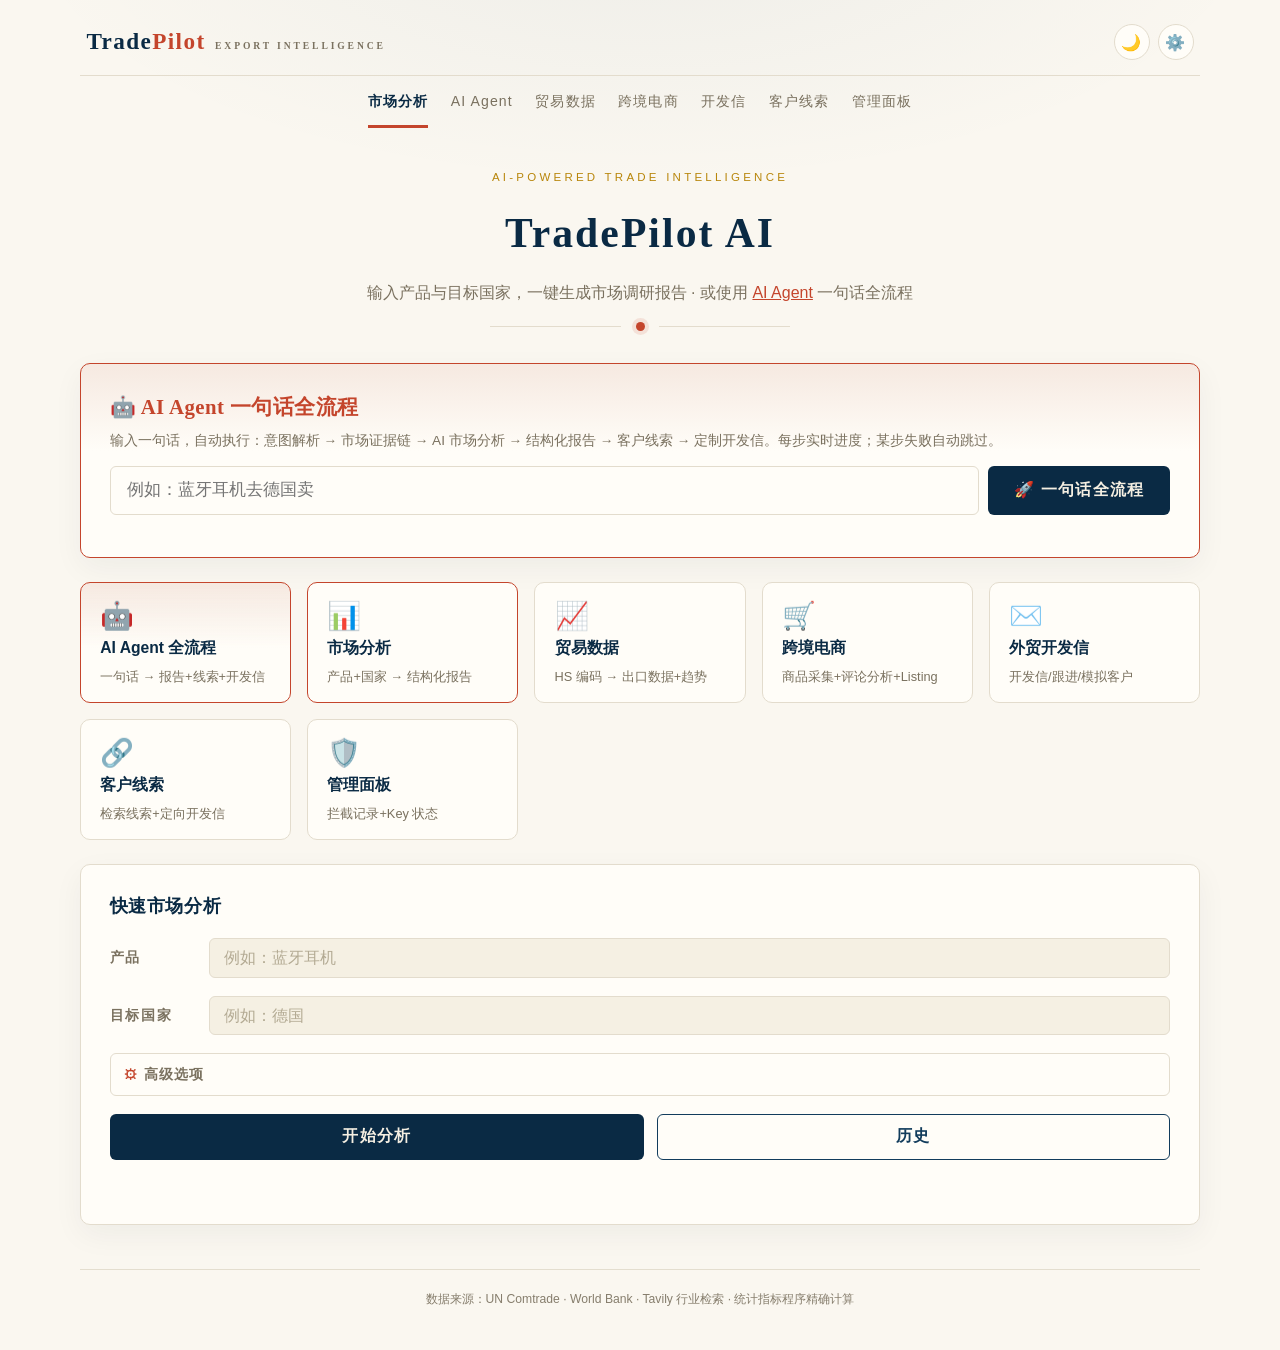
==== commit 9c62ffe4: "feat: 首页 AI Agent 前置 — 一句话全流程成第一入口 - 首页最前插入 AI Agent 卡片(一句话输入+SSE 步骤进度+报告/线索/开发信结果) - 业务模块网格移到其后(7 模" ====
--- a/static/index.html
+++ b/static/index.html
@@ -6,7 +6,7 @@
 <meta http-equiv="Pragma" content="no-cache">
 <meta name="viewport" content="width=device-width, initial-scale=1.0">
   <title>TradePilot AI — 跨境市场分析</title>
-  <link rel="stylesheet" href="style.css?v=16">
+  <link rel="stylesheet" href="style.css?v=17">
   <style>
     .btn-row { display: flex; gap: 0.8rem; }
     .btn-row .btn-primary { flex: 1; }
@@ -201,8 +201,27 @@
   </header>
 
   <main>
+    <!-- AI Agent 一句话全流程（首页第一入口） -->
+    <section class="card agent-hero" style="margin-top:0;">
+      <h2 class="agent-title">🤖 AI Agent 一句话全流程</h2>
+      <p class="agent-sub">输入一句话，自动执行：意图解析 → 市场证据链 → AI 市场分析 → 结构化报告 → 客户线索 → 定制开发信。每步实时进度；某步失败自动跳过。</p>
+      <div class="agent-input-row">
+        <input type="text" id="agent-input" placeholder="例如：蓝牙耳机去德国卖" autocomplete="off" aria-label="任务描述">
+        <button type="button" id="agent-run" class="btn-primary">🚀 一句话全流程</button>
+      </div>
+      <div id="agent-progress" style="margin-top:1rem;font-size:.88rem;"></div>
+      <div id="agent-result" class="result-section" hidden>
+        <h3>📊 市场报告</h3>
+        <div id="agent-report"></div>
+        <h3>🔗 客户线索</h3>
+        <div id="agent-leads"></div>
+        <h3>✉️ 开发信</h3>
+        <pre id="agent-outreach"></pre>
+      </div>
+    </section>
+
     <!-- 业务模块：网格卡片（一级入口） -->
-    <section class="module-grid" style="margin-top:0;">
+    <section class="module-grid">
       <a class="module-card mod-ai" href="/agent.html">
         <span class="mod-ico">🤖</span>
         <span class="mod-name">AI Agent 全流程</span>
@@ -383,7 +402,144 @@
       window.DOMPurify = { sanitize: function (html) { return String(html).replace(/</g, '&lt;'); } };
     }
   </script>
-  <script src="app.js?v=22"></script>
+  <script src="app.js?v=23"></script>
+  <script>
+    // AI Agent 一句话全流程（SSE 流式进度，与 agent.html 同逻辑）
+    (function () {
+      const runBtn = document.getElementById('agent-run');
+      const inputEl = document.getElementById('agent-input');
+      const prog = document.getElementById('agent-progress');
+      const resultBox = document.getElementById('agent-result');
+      if (!runBtn) return;
+
+      function esc(s) { return String(s == null ? '' : s); }
+
+      // 线索来源 URL 安全校验：仅 http/https（防 javascript: 协议）
+      function safeUrl(u) {
+        try {
+          const p = new URL(String(u || ''));
+          return (p.protocol === 'http:' || p.protocol === 'https:') ? p.href : '#';
+        } catch (_) { return '#'; }
+      }
+
+      runBtn.addEventListener('click', async () => {
+        const input = inputEl.value.trim();
+        if (!input) { prog.textContent = '请输入任务，如「蓝牙耳机去德国卖」'; return; }
+        prog.innerHTML = '';
+        resultBox.hidden = true;
+        runBtn.disabled = true;
+        // 5 分钟超时（Agent 全流程含证据链+LLM+搜索，正常 2-4 分钟）
+        const ctrl = new AbortController();
+        const timer = setTimeout(function () { ctrl.abort(); }, 300000);
+        try {
+          const resp = await fetch('/api/agent/run', {
+            method: 'POST',
+            headers: { 'Content-Type': 'application/json' },
+            body: JSON.stringify({ input: input }),
+            signal: ctrl.signal,
+          });
+          // 启动失败时透出后端 detail（如限流 429 的中文提示），不再只显示状态码
+          if (!resp.ok || !resp.body) {
+            let detail = '';
+            try { detail = (await resp.json()).detail || ''; } catch (_) {}
+            prog.textContent = '启动失败（HTTP ' + resp.status + '）' + (detail ? '：' + detail : '');
+            return;
+          }
+          const reader = resp.body.getReader();
+          const decoder = new TextDecoder();
+          let buf = '';
+
+          // 单条 SSE 事件解析（progress/result/error），供循环与收尾复用
+          function handleEvent(ev) {
+            if (ev.type === 'progress') {
+              const key = 'agent-step-' + ev.step;
+              let el = document.getElementById(key);
+              if (!el) {
+                el = document.createElement('div');
+                el.id = key;
+                el.className = 'step-line';
+                prog.appendChild(el);
+              }
+              const icon = ev.status === 'done' ? '✅' : (ev.status === 'skipped' ? '⚠️' : '⏳');
+              el.textContent = icon + ' 步骤 ' + (ev.step + 1) + '/' + ev.total + '：' + ev.title +
+                (ev.detail ? ' — ' + ev.detail : '');
+            } else if (ev.type === 'result') {
+              const sum = document.createElement('div');
+              sum.className = 'summary-line';
+              sum.textContent = ev.summary || '';
+              prog.appendChild(sum);
+              if (ev.report) {
+                document.getElementById('agent-report').innerHTML =
+                  DOMPurify.sanitize(marked.parse(ev.report));
+              }
+              const leadsEl = document.getElementById('agent-leads');
+              leadsEl.innerHTML = '';
+              (ev.leads || []).forEach(function (ld) {
+                const d = document.createElement('div');
+                d.className = 'lead-line';
+                const strong = document.createElement('strong');
+                strong.textContent = esc(ld.company);
+                const span = document.createElement('span');
+                span.textContent = '（' + esc(ld.business_scope) + '）';
+                const a = document.createElement('a');
+                a.href = safeUrl(ld.source_url);
+                a.target = '_blank';
+                a.rel = 'noopener';
+                a.textContent = '来源';
+                d.appendChild(strong);
+                d.appendChild(span);
+                d.appendChild(document.createTextNode(' '));
+                d.appendChild(a);
+                leadsEl.appendChild(d);
+              });
+              const o = ev.outreach;
+              document.getElementById('agent-outreach').textContent = o ?
+                (esc(o.subject) + '\n\n' + esc(o.greeting) + '\n' + esc(o.body) + '\n' + esc(o.closing) + '\n' + esc(o.signature)) : '（无线索或未生成）';
+              resultBox.hidden = false;
+            } else if (ev.type === 'error') {
+              const err = document.createElement('div');
+              err.style.color = 'var(--error)';
+              err.textContent = '出错：' + esc(ev.detail);
+              prog.appendChild(err);
+            }
+          }
+
+          function parseSseChunk(chunk) {
+            const parts = chunk.split('\n\n');
+            for (const part of parts) {
+              const line = part.split('\n').find(l => l.indexOf('data: ') === 0);
+              if (!line) continue;
+              let ev;
+              try { ev = JSON.parse(line.slice(6)); } catch (_) { continue; }
+              handleEvent(ev);
+            }
+          }
+
+          while (true) {
+            const { done, value } = await reader.read();
+            if (done) {
+              // 流结束：flush 解码器残留（防中途断连时尾部事件静默丢失）
+              parseSseChunk(buf + decoder.decode());
+              break;
+            }
+            buf += decoder.decode(value, { stream: true });
+            const idx = buf.lastIndexOf('\n\n');
+            if (idx === -1) continue;
+            parseSseChunk(buf.slice(0, idx));
+            buf = buf.slice(idx + 2);
+          }
+        } catch (e) {
+          clearTimeout(timer);
+          prog.textContent = e.name === 'AbortError' ? '任务超时（5 分钟），请重试' : ('网络错误：' + e.message);
+        } finally {
+          clearTimeout(timer);
+          runBtn.disabled = false;
+        }
+      });
+      // 回车触发
+      inputEl.addEventListener('keydown', function (e) { if (e.key === 'Enter') runBtn.click(); });
+    })();
+  </script>
   <script src="theme.js?v=15"></script>
   <script src="settings.js?v=19"></script>
 </body>
--- a/static/style.css
+++ b/static/style.css
@@ -268,6 +268,63 @@
   letter-spacing: 0.03em;
 }
 
+/* ============ AI Agent 一句话全流程（首页第一入口） ============ */
+
+.agent-hero {
+  border-color: var(--accent);
+  background: linear-gradient(180deg, var(--accent-soft), var(--card) 45%);
+}
+.agent-title {
+  font-family: var(--serif);
+  font-size: 1.3rem;
+  font-weight: 700;
+  color: var(--accent);
+  margin: 0 0 0.3rem;
+  letter-spacing: 0.02em;
+}
+.agent-sub {
+  font-size: 0.85rem;
+  color: var(--muted);
+  margin: 0 0 0.9rem;
+  line-height: 1.6;
+}
+.agent-input-row { display: flex; gap: 0.6rem; }
+.agent-input-row input {
+  flex: 1;
+  padding: 0.85rem 1rem;
+  border: 1px solid var(--border);
+  border-radius: var(--radius-sm);
+  background: var(--card);
+  color: var(--text);
+  font-size: 1.05rem;
+  font-family: inherit;
+}
+.agent-input-row input:focus {
+  outline: none;
+  border-color: var(--accent);
+  box-shadow: 0 0 0 3px var(--accent-soft);
+}
+.agent-input-row .btn-primary { flex: none; padding: 0.85rem 1.6rem; font-size: 1rem; }
+
+/* Agent 进度与结果（首页内嵌，样式与 agent.html 一致） */
+.step-line { padding: 0.35rem 0; border-bottom: 1px dashed var(--border); }
+.step-line:last-child { border-bottom: none; }
+.result-section h3 { margin: 0.9rem 0 0.4rem; color: var(--accent); }
+.result-section pre {
+  white-space: pre-wrap;
+  word-break: break-word;
+  background: var(--card-2);
+  border: 1px solid var(--border);
+  border-radius: var(--radius-sm);
+  padding: 1rem;
+  font-size: 0.88rem;
+  font-family: inherit;
+  color: var(--text);
+}
+.lead-line { font-size: 0.88rem; margin: 0.25rem 0; color: var(--text); }
+.lead-line a { color: var(--accent); font-size: 0.8rem; }
+.summary-line { margin-top: 0.5rem; color: var(--teal); font-weight: 600; }
+
 /* ============ 表单（独立输入框式） ============ */
 
 .form-row { display: flex; align-items: center; gap: 1rem; margin-bottom: 1.1rem; }
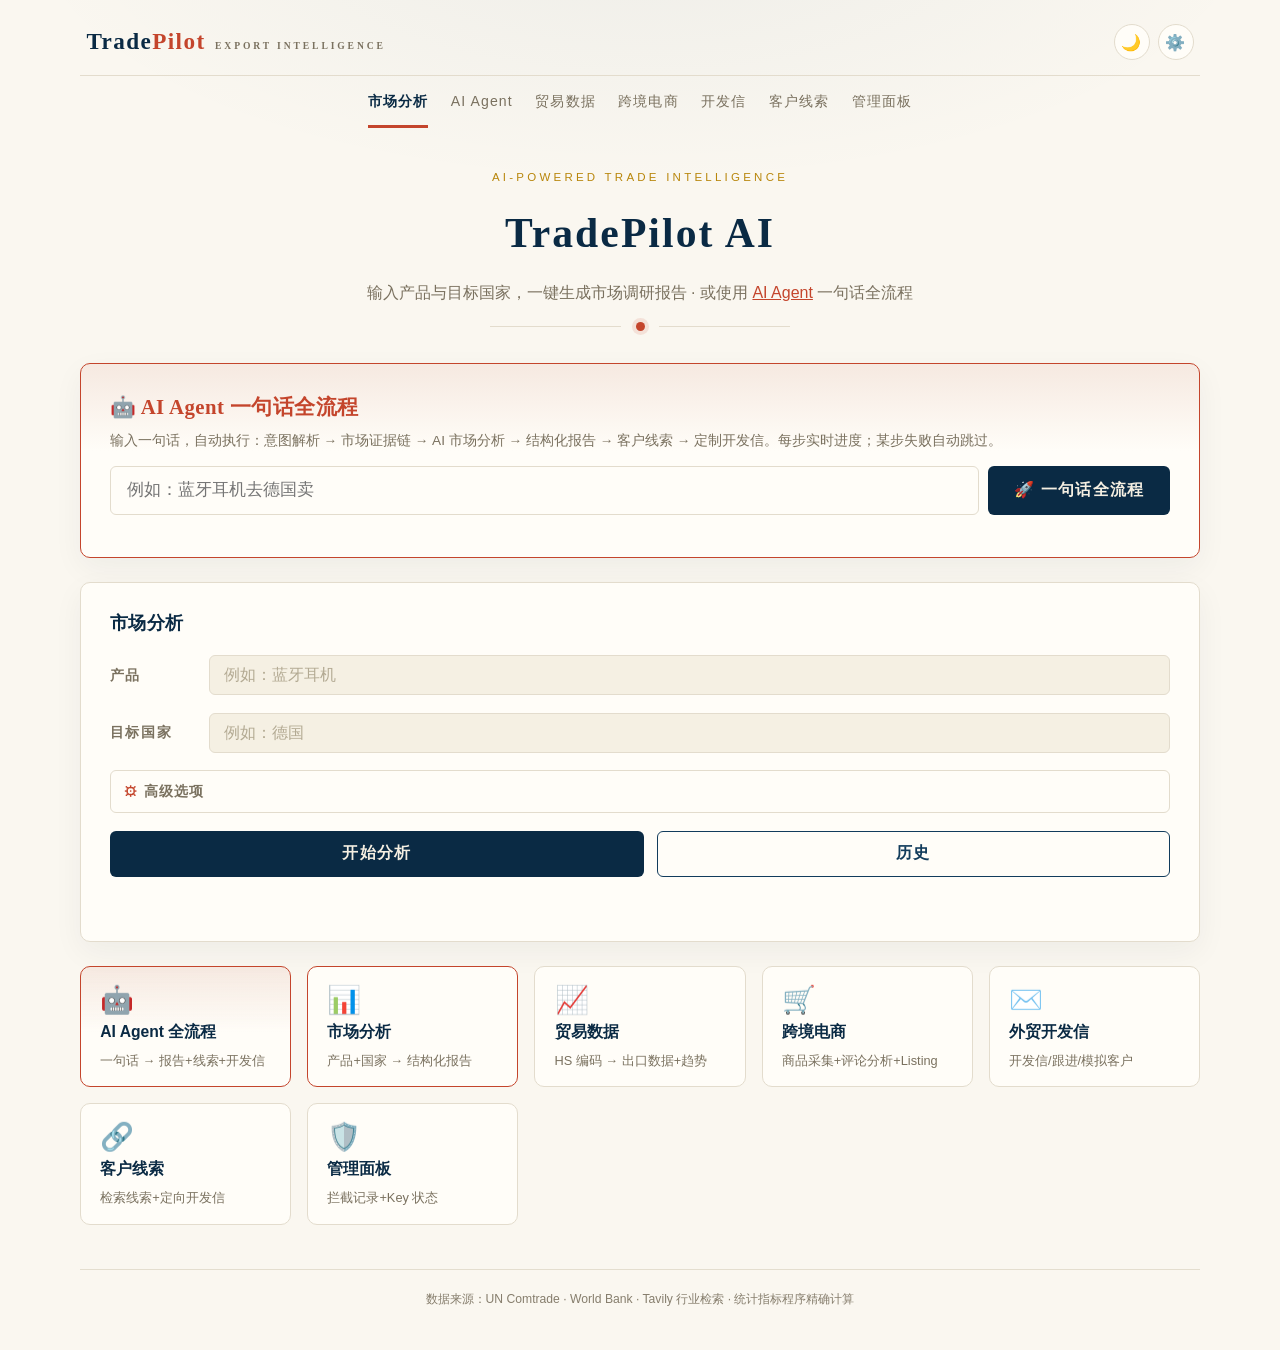
==== commit 18162ce0: "style: 首页层级调整 — Agent 前置、市场分析主体、模块网格收尾 顺序: AI Agent(第一入口) → 市场分析表单(主体,原快速分析) → 模块网格(导航) - 表单卡片标题改'市场" ====
--- a/static/index.html
+++ b/static/index.html
@@ -220,48 +220,9 @@
       </div>
     </section>
 
-    <!-- 业务模块：网格卡片（一级入口） -->
-    <section class="module-grid">
-      <a class="module-card mod-ai" href="/agent.html">
-        <span class="mod-ico">🤖</span>
-        <span class="mod-name">AI Agent 全流程</span>
-        <span class="mod-desc">一句话 → 报告+线索+开发信</span>
-      </a>
-      <a class="module-card mod-active" href="#analyze-form">
-        <span class="mod-ico">📊</span>
-        <span class="mod-name">市场分析</span>
-        <span class="mod-desc">产品+国家 → 结构化报告</span>
-      </a>
-      <a class="module-card" href="/trade.html">
-        <span class="mod-ico">📈</span>
-        <span class="mod-name">贸易数据</span>
-        <span class="mod-desc">HS 编码 → 出口数据+趋势</span>
-      </a>
-      <a class="module-card" href="/ecommerce.html">
-        <span class="mod-ico">🛒</span>
-        <span class="mod-name">跨境电商</span>
-        <span class="mod-desc">商品采集+评论分析+Listing</span>
-      </a>
-      <a class="module-card" href="/business.html">
-        <span class="mod-ico">✉️</span>
-        <span class="mod-name">外贸开发信</span>
-        <span class="mod-desc">开发信/跟进/模拟客户</span>
-      </a>
-      <a class="module-card" href="/leads.html">
-        <span class="mod-ico">🔗</span>
-        <span class="mod-name">客户线索</span>
-        <span class="mod-desc">检索线索+定向开发信</span>
-      </a>
-      <a class="module-card" href="/admin.html">
-        <span class="mod-ico">🛡️</span>
-        <span class="mod-name">管理面板</span>
-        <span class="mod-desc">拦截记录+Key 状态</span>
-      </a>
-    </section>
-
-    <!-- 快速分析卡片 -->
+    <!-- 市场分析（本页主体） -->
     <section class="card">
-      <h2 class="sec-title">快速市场分析</h2>
+      <h2 class="sec-title">市场分析</h2>
       <form id="analyze-form" autocomplete="off">
         <div class="form-row">
           <label for="product">产品</label>
@@ -318,6 +279,45 @@
       <p id="status" class="status" aria-live="polite"></p>
     </section>
 
+    <!-- 业务模块：网格卡片（一级入口） -->
+    <section class="module-grid">
+      <a class="module-card mod-ai" href="/agent.html">
+        <span class="mod-ico">🤖</span>
+        <span class="mod-name">AI Agent 全流程</span>
+        <span class="mod-desc">一句话 → 报告+线索+开发信</span>
+      </a>
+      <a class="module-card mod-active" href="#analyze-form">
+        <span class="mod-ico">📊</span>
+        <span class="mod-name">市场分析</span>
+        <span class="mod-desc">产品+国家 → 结构化报告</span>
+      </a>
+      <a class="module-card" href="/trade.html">
+        <span class="mod-ico">📈</span>
+        <span class="mod-name">贸易数据</span>
+        <span class="mod-desc">HS 编码 → 出口数据+趋势</span>
+      </a>
+      <a class="module-card" href="/ecommerce.html">
+        <span class="mod-ico">🛒</span>
+        <span class="mod-name">跨境电商</span>
+        <span class="mod-desc">商品采集+评论分析+Listing</span>
+      </a>
+      <a class="module-card" href="/business.html">
+        <span class="mod-ico">✉️</span>
+        <span class="mod-name">外贸开发信</span>
+        <span class="mod-desc">开发信/跟进/模拟客户</span>
+      </a>
+      <a class="module-card" href="/leads.html">
+        <span class="mod-ico">🔗</span>
+        <span class="mod-name">客户线索</span>
+        <span class="mod-desc">检索线索+定向开发信</span>
+      </a>
+      <a class="module-card" href="/admin.html">
+        <span class="mod-ico">🛡️</span>
+        <span class="mod-name">管理面板</span>
+        <span class="mod-desc">拦截记录+Key 状态</span>
+      </a>
+    </section>
+
     <!-- 双栏仪表盘：左 KPI + 趋势图，右证据链 -->
     <section id="dash" class="dash" hidden>
       <div class="dash-left">
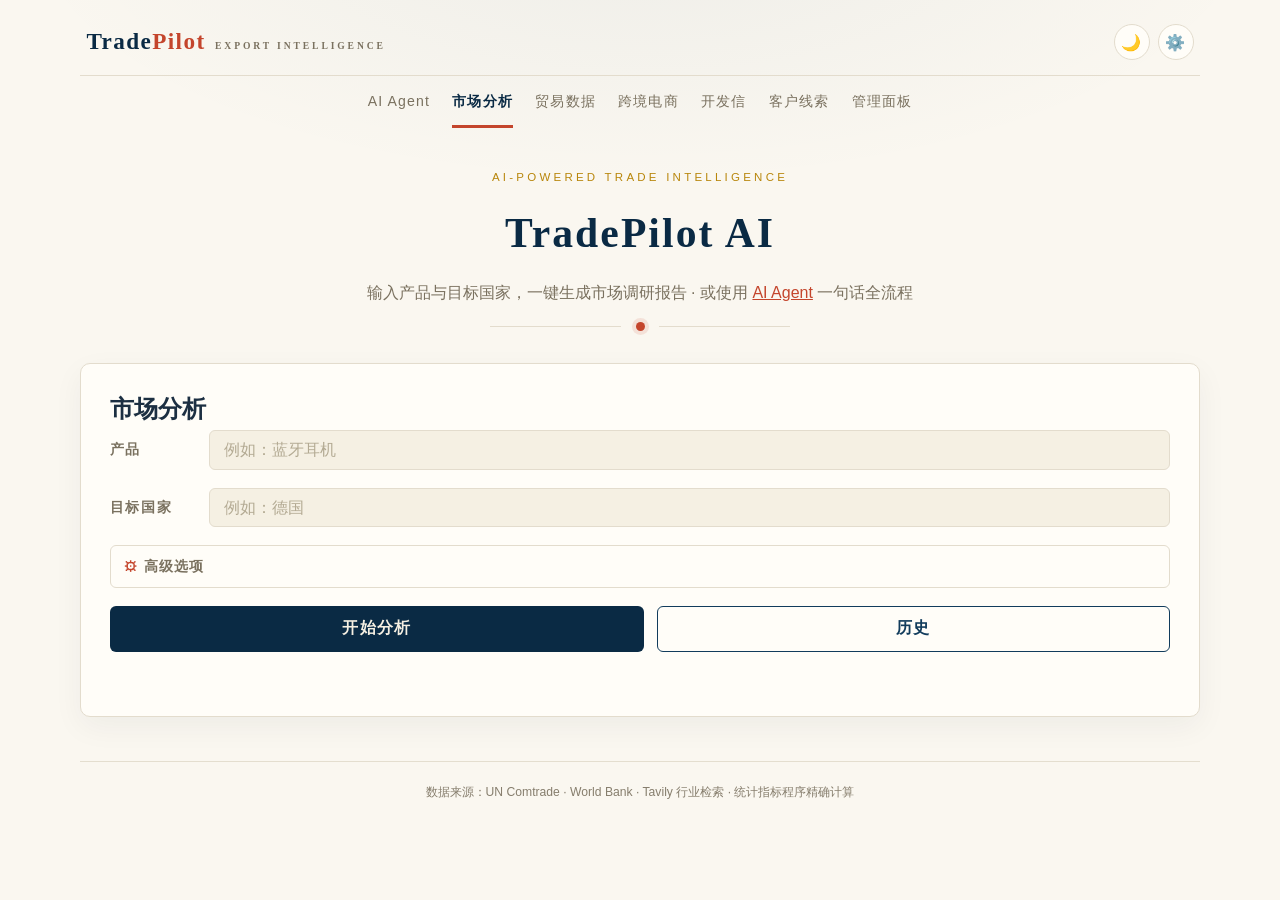
==== commit 0ef0991a: "style: 首页回归纯市场分析 — Agent 移入导航首位 - 导航: 7 页统一 AI Agent 排最前(位置优先, 去红色胶囊视觉) - 首页: 删除内嵌 AI Agent 区块(与 age" ====
--- a/static/index.html
+++ b/static/index.html
@@ -6,7 +6,7 @@
 <meta http-equiv="Pragma" content="no-cache">
 <meta name="viewport" content="width=device-width, initial-scale=1.0">
   <title>TradePilot AI — 跨境市场分析</title>
-  <link rel="stylesheet" href="style.css?v=17">
+  <link rel="stylesheet" href="style.css?v=18">
   <style>
     .btn-row { display: flex; gap: 0.8rem; }
     .btn-row .btn-primary { flex: 1; }
@@ -185,8 +185,9 @@
     </div>
   </header>
   <nav class="nav-line">
+    <a href="/agent.html">AI Agent</a>
     <a href="/" class="active">市场分析</a>
-    <a href="/agent.html">AI Agent</a>
+    
     <a href="/trade.html">贸易数据</a>
     <a href="/ecommerce.html">跨境电商</a>
     <a href="/business.html">开发信</a>
@@ -201,27 +202,8 @@
   </header>
 
   <main>
-    <!-- AI Agent 一句话全流程（首页第一入口） -->
-    <section class="card agent-hero" style="margin-top:0;">
-      <h2 class="agent-title">🤖 AI Agent 一句话全流程</h2>
-      <p class="agent-sub">输入一句话，自动执行：意图解析 → 市场证据链 → AI 市场分析 → 结构化报告 → 客户线索 → 定制开发信。每步实时进度；某步失败自动跳过。</p>
-      <div class="agent-input-row">
-        <input type="text" id="agent-input" placeholder="例如：蓝牙耳机去德国卖" autocomplete="off" aria-label="任务描述">
-        <button type="button" id="agent-run" class="btn-primary">🚀 一句话全流程</button>
-      </div>
-      <div id="agent-progress" style="margin-top:1rem;font-size:.88rem;"></div>
-      <div id="agent-result" class="result-section" hidden>
-        <h3>📊 市场报告</h3>
-        <div id="agent-report"></div>
-        <h3>🔗 客户线索</h3>
-        <div id="agent-leads"></div>
-        <h3>✉️ 开发信</h3>
-        <pre id="agent-outreach"></pre>
-      </div>
-    </section>
-
     <!-- 市场分析（本页主体） -->
-    <section class="card">
+    <section class="card" style="margin-top:0;">
       <h2 class="sec-title">市场分析</h2>
       <form id="analyze-form" autocomplete="off">
         <div class="form-row">
@@ -279,45 +261,6 @@
       <p id="status" class="status" aria-live="polite"></p>
     </section>
 
-    <!-- 业务模块：网格卡片（一级入口） -->
-    <section class="module-grid">
-      <a class="module-card mod-ai" href="/agent.html">
-        <span class="mod-ico">🤖</span>
-        <span class="mod-name">AI Agent 全流程</span>
-        <span class="mod-desc">一句话 → 报告+线索+开发信</span>
-      </a>
-      <a class="module-card mod-active" href="#analyze-form">
-        <span class="mod-ico">📊</span>
-        <span class="mod-name">市场分析</span>
-        <span class="mod-desc">产品+国家 → 结构化报告</span>
-      </a>
-      <a class="module-card" href="/trade.html">
-        <span class="mod-ico">📈</span>
-        <span class="mod-name">贸易数据</span>
-        <span class="mod-desc">HS 编码 → 出口数据+趋势</span>
-      </a>
-      <a class="module-card" href="/ecommerce.html">
-        <span class="mod-ico">🛒</span>
-        <span class="mod-name">跨境电商</span>
-        <span class="mod-desc">商品采集+评论分析+Listing</span>
-      </a>
-      <a class="module-card" href="/business.html">
-        <span class="mod-ico">✉️</span>
-        <span class="mod-name">外贸开发信</span>
-        <span class="mod-desc">开发信/跟进/模拟客户</span>
-      </a>
-      <a class="module-card" href="/leads.html">
-        <span class="mod-ico">🔗</span>
-        <span class="mod-name">客户线索</span>
-        <span class="mod-desc">检索线索+定向开发信</span>
-      </a>
-      <a class="module-card" href="/admin.html">
-        <span class="mod-ico">🛡️</span>
-        <span class="mod-name">管理面板</span>
-        <span class="mod-desc">拦截记录+Key 状态</span>
-      </a>
-    </section>
-
     <!-- 双栏仪表盘：左 KPI + 趋势图，右证据链 -->
     <section id="dash" class="dash" hidden>
       <div class="dash-left">
@@ -403,142 +346,6 @@
     }
   </script>
   <script src="app.js?v=23"></script>
-  <script>
-    // AI Agent 一句话全流程（SSE 流式进度，与 agent.html 同逻辑）
-    (function () {
-      const runBtn = document.getElementById('agent-run');
-      const inputEl = document.getElementById('agent-input');
-      const prog = document.getElementById('agent-progress');
-      const resultBox = document.getElementById('agent-result');
-      if (!runBtn) return;
-
-      function esc(s) { return String(s == null ? '' : s); }
-
-      // 线索来源 URL 安全校验：仅 http/https（防 javascript: 协议）
-      function safeUrl(u) {
-        try {
-          const p = new URL(String(u || ''));
-          return (p.protocol === 'http:' || p.protocol === 'https:') ? p.href : '#';
-        } catch (_) { return '#'; }
-      }
-
-      runBtn.addEventListener('click', async () => {
-        const input = inputEl.value.trim();
-        if (!input) { prog.textContent = '请输入任务，如「蓝牙耳机去德国卖」'; return; }
-        prog.innerHTML = '';
-        resultBox.hidden = true;
-        runBtn.disabled = true;
-        // 5 分钟超时（Agent 全流程含证据链+LLM+搜索，正常 2-4 分钟）
-        const ctrl = new AbortController();
-        const timer = setTimeout(function () { ctrl.abort(); }, 300000);
-        try {
-          const resp = await fetch('/api/agent/run', {
-            method: 'POST',
-            headers: { 'Content-Type': 'application/json' },
-            body: JSON.stringify({ input: input }),
-            signal: ctrl.signal,
-          });
-          // 启动失败时透出后端 detail（如限流 429 的中文提示），不再只显示状态码
-          if (!resp.ok || !resp.body) {
-            let detail = '';
-            try { detail = (await resp.json()).detail || ''; } catch (_) {}
-            prog.textContent = '启动失败（HTTP ' + resp.status + '）' + (detail ? '：' + detail : '');
-            return;
-          }
-          const reader = resp.body.getReader();
-          const decoder = new TextDecoder();
-          let buf = '';
-
-          // 单条 SSE 事件解析（progress/result/error），供循环与收尾复用
-          function handleEvent(ev) {
-            if (ev.type === 'progress') {
-              const key = 'agent-step-' + ev.step;
-              let el = document.getElementById(key);
-              if (!el) {
-                el = document.createElement('div');
-                el.id = key;
-                el.className = 'step-line';
-                prog.appendChild(el);
-              }
-              const icon = ev.status === 'done' ? '✅' : (ev.status === 'skipped' ? '⚠️' : '⏳');
-              el.textContent = icon + ' 步骤 ' + (ev.step + 1) + '/' + ev.total + '：' + ev.title +
-                (ev.detail ? ' — ' + ev.detail : '');
-            } else if (ev.type === 'result') {
-              const sum = document.createElement('div');
-              sum.className = 'summary-line';
-              sum.textContent = ev.summary || '';
-              prog.appendChild(sum);
-              if (ev.report) {
-                document.getElementById('agent-report').innerHTML =
-                  DOMPurify.sanitize(marked.parse(ev.report));
-              }
-              const leadsEl = document.getElementById('agent-leads');
-              leadsEl.innerHTML = '';
-              (ev.leads || []).forEach(function (ld) {
-                const d = document.createElement('div');
-                d.className = 'lead-line';
-                const strong = document.createElement('strong');
-                strong.textContent = esc(ld.company);
-                const span = document.createElement('span');
-                span.textContent = '（' + esc(ld.business_scope) + '）';
-                const a = document.createElement('a');
-                a.href = safeUrl(ld.source_url);
-                a.target = '_blank';
-                a.rel = 'noopener';
-                a.textContent = '来源';
-                d.appendChild(strong);
-                d.appendChild(span);
-                d.appendChild(document.createTextNode(' '));
-                d.appendChild(a);
-                leadsEl.appendChild(d);
-              });
-              const o = ev.outreach;
-              document.getElementById('agent-outreach').textContent = o ?
-                (esc(o.subject) + '\n\n' + esc(o.greeting) + '\n' + esc(o.body) + '\n' + esc(o.closing) + '\n' + esc(o.signature)) : '（无线索或未生成）';
-              resultBox.hidden = false;
-            } else if (ev.type === 'error') {
-              const err = document.createElement('div');
-              err.style.color = 'var(--error)';
-              err.textContent = '出错：' + esc(ev.detail);
-              prog.appendChild(err);
-            }
-          }
-
-          function parseSseChunk(chunk) {
-            const parts = chunk.split('\n\n');
-            for (const part of parts) {
-              const line = part.split('\n').find(l => l.indexOf('data: ') === 0);
-              if (!line) continue;
-              let ev;
-              try { ev = JSON.parse(line.slice(6)); } catch (_) { continue; }
-              handleEvent(ev);
-            }
-          }
-
-          while (true) {
-            const { done, value } = await reader.read();
-            if (done) {
-              // 流结束：flush 解码器残留（防中途断连时尾部事件静默丢失）
-              parseSseChunk(buf + decoder.decode());
-              break;
-            }
-            buf += decoder.decode(value, { stream: true });
-            const idx = buf.lastIndexOf('\n\n');
-            if (idx === -1) continue;
-            parseSseChunk(buf.slice(0, idx));
-            buf = buf.slice(idx + 2);
-          }
-        } catch (e) {
-          clearTimeout(timer);
-          prog.textContent = e.name === 'AbortError' ? '任务超时（5 分钟），请重试' : ('网络错误：' + e.message);
-        } finally {
-          clearTimeout(timer);
-          runBtn.disabled = false;
-        }
-      });
-      // 回车触发
-      inputEl.addEventListener('keydown', function (e) { if (e.key === 'Enter') runBtn.click(); });
-    })();
   </script>
   <script src="theme.js?v=15"></script>
   <script src="settings.js?v=19"></script>
--- a/static/style.css
+++ b/static/style.css
@@ -227,103 +227,6 @@
   margin-bottom: 1.5rem;
 }
 
-/* ============ 业务模块网格（首页一级入口） ============ */
-
-.module-grid {
-  display: grid;
-  grid-template-columns: repeat(auto-fill, minmax(200px, 1fr));
-  gap: 1rem;
-  margin-bottom: 1.5rem;
-}
-.module-card {
-  display: flex;
-  flex-direction: column;
-  gap: 0.35rem;
-  text-decoration: none;
-  background: var(--card);
-  border: 1px solid var(--border);
-  border-radius: var(--radius);
-  padding: 1.2rem 1.2rem 1rem;
-  color: var(--text);
-  transition: transform 0.15s ease, box-shadow 0.15s ease, border-color 0.15s ease;
-}
-.module-card:hover {
-  transform: translateY(-3px);
-  box-shadow: 0 10px 24px rgba(10, 42, 68, 0.1);
-  border-color: var(--accent);
-}
-.mod-ico { font-size: 1.7rem; line-height: 1; }
-.mod-name { font-weight: 700; font-size: 0.98rem; color: var(--navy-deep); }
-.mod-desc { font-size: 0.8rem; color: var(--muted); line-height: 1.5; }
-.mod-active { border-color: var(--accent); }
-.mod-ai { border-color: var(--accent); background: linear-gradient(180deg, var(--accent-soft), var(--card) 55%); }
-
-/* 区块标题（卡片内） */
-.sec-title {
-  font-family: var(--serif);
-  font-size: 1.15rem;
-  font-weight: 700;
-  color: var(--navy-deep);
-  margin-bottom: 1rem;
-  letter-spacing: 0.03em;
-}
-
-/* ============ AI Agent 一句话全流程（首页第一入口） ============ */
-
-.agent-hero {
-  border-color: var(--accent);
-  background: linear-gradient(180deg, var(--accent-soft), var(--card) 45%);
-}
-.agent-title {
-  font-family: var(--serif);
-  font-size: 1.3rem;
-  font-weight: 700;
-  color: var(--accent);
-  margin: 0 0 0.3rem;
-  letter-spacing: 0.02em;
-}
-.agent-sub {
-  font-size: 0.85rem;
-  color: var(--muted);
-  margin: 0 0 0.9rem;
-  line-height: 1.6;
-}
-.agent-input-row { display: flex; gap: 0.6rem; }
-.agent-input-row input {
-  flex: 1;
-  padding: 0.85rem 1rem;
-  border: 1px solid var(--border);
-  border-radius: var(--radius-sm);
-  background: var(--card);
-  color: var(--text);
-  font-size: 1.05rem;
-  font-family: inherit;
-}
-.agent-input-row input:focus {
-  outline: none;
-  border-color: var(--accent);
-  box-shadow: 0 0 0 3px var(--accent-soft);
-}
-.agent-input-row .btn-primary { flex: none; padding: 0.85rem 1.6rem; font-size: 1rem; }
-
-/* Agent 进度与结果（首页内嵌，样式与 agent.html 一致） */
-.step-line { padding: 0.35rem 0; border-bottom: 1px dashed var(--border); }
-.step-line:last-child { border-bottom: none; }
-.result-section h3 { margin: 0.9rem 0 0.4rem; color: var(--accent); }
-.result-section pre {
-  white-space: pre-wrap;
-  word-break: break-word;
-  background: var(--card-2);
-  border: 1px solid var(--border);
-  border-radius: var(--radius-sm);
-  padding: 1rem;
-  font-size: 0.88rem;
-  font-family: inherit;
-  color: var(--text);
-}
-.lead-line { font-size: 0.88rem; margin: 0.25rem 0; color: var(--text); }
-.lead-line a { color: var(--accent); font-size: 0.8rem; }
-.summary-line { margin-top: 0.5rem; color: var(--teal); font-weight: 600; }
 
 /* ============ 表单（独立输入框式） ============ */
 
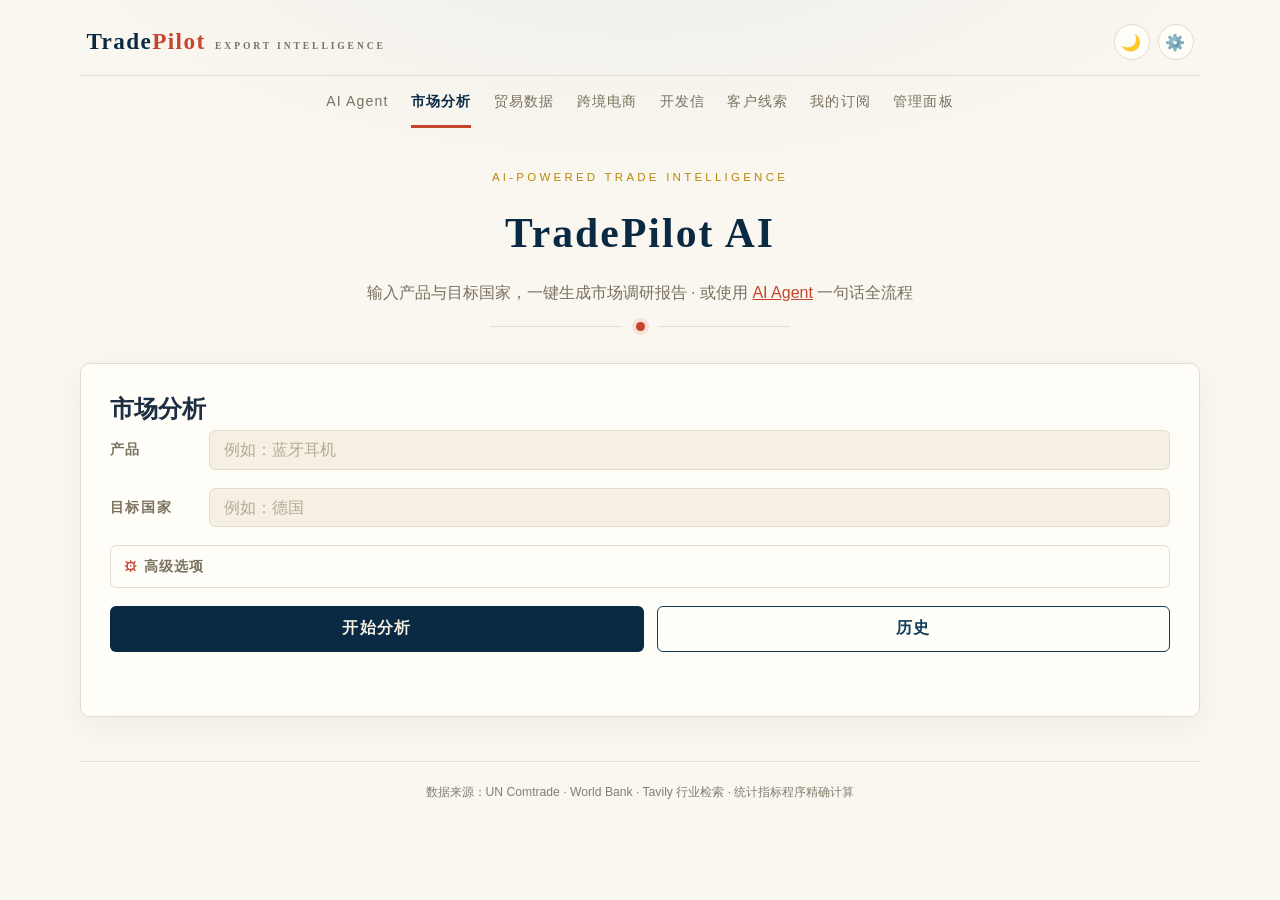
==== commit 58bfdbcd: "feat(business): v1.0.3 业务闭环收口 — 销售漏斗 + 定价建议 + 市场订阅 📈 销售漏斗（线索状态管理）: - leads_funnel 表: new/sent/replie" ====
--- a/static/index.html
+++ b/static/index.html
@@ -192,6 +192,7 @@
     <a href="/ecommerce.html">跨境电商</a>
     <a href="/business.html">开发信</a>
     <a href="/leads.html">客户线索</a>
+    <a href="/watch.html">我的订阅</a>
     <a href="/admin.html">管理面板</a>
   </nav>
   <header class="hero">
